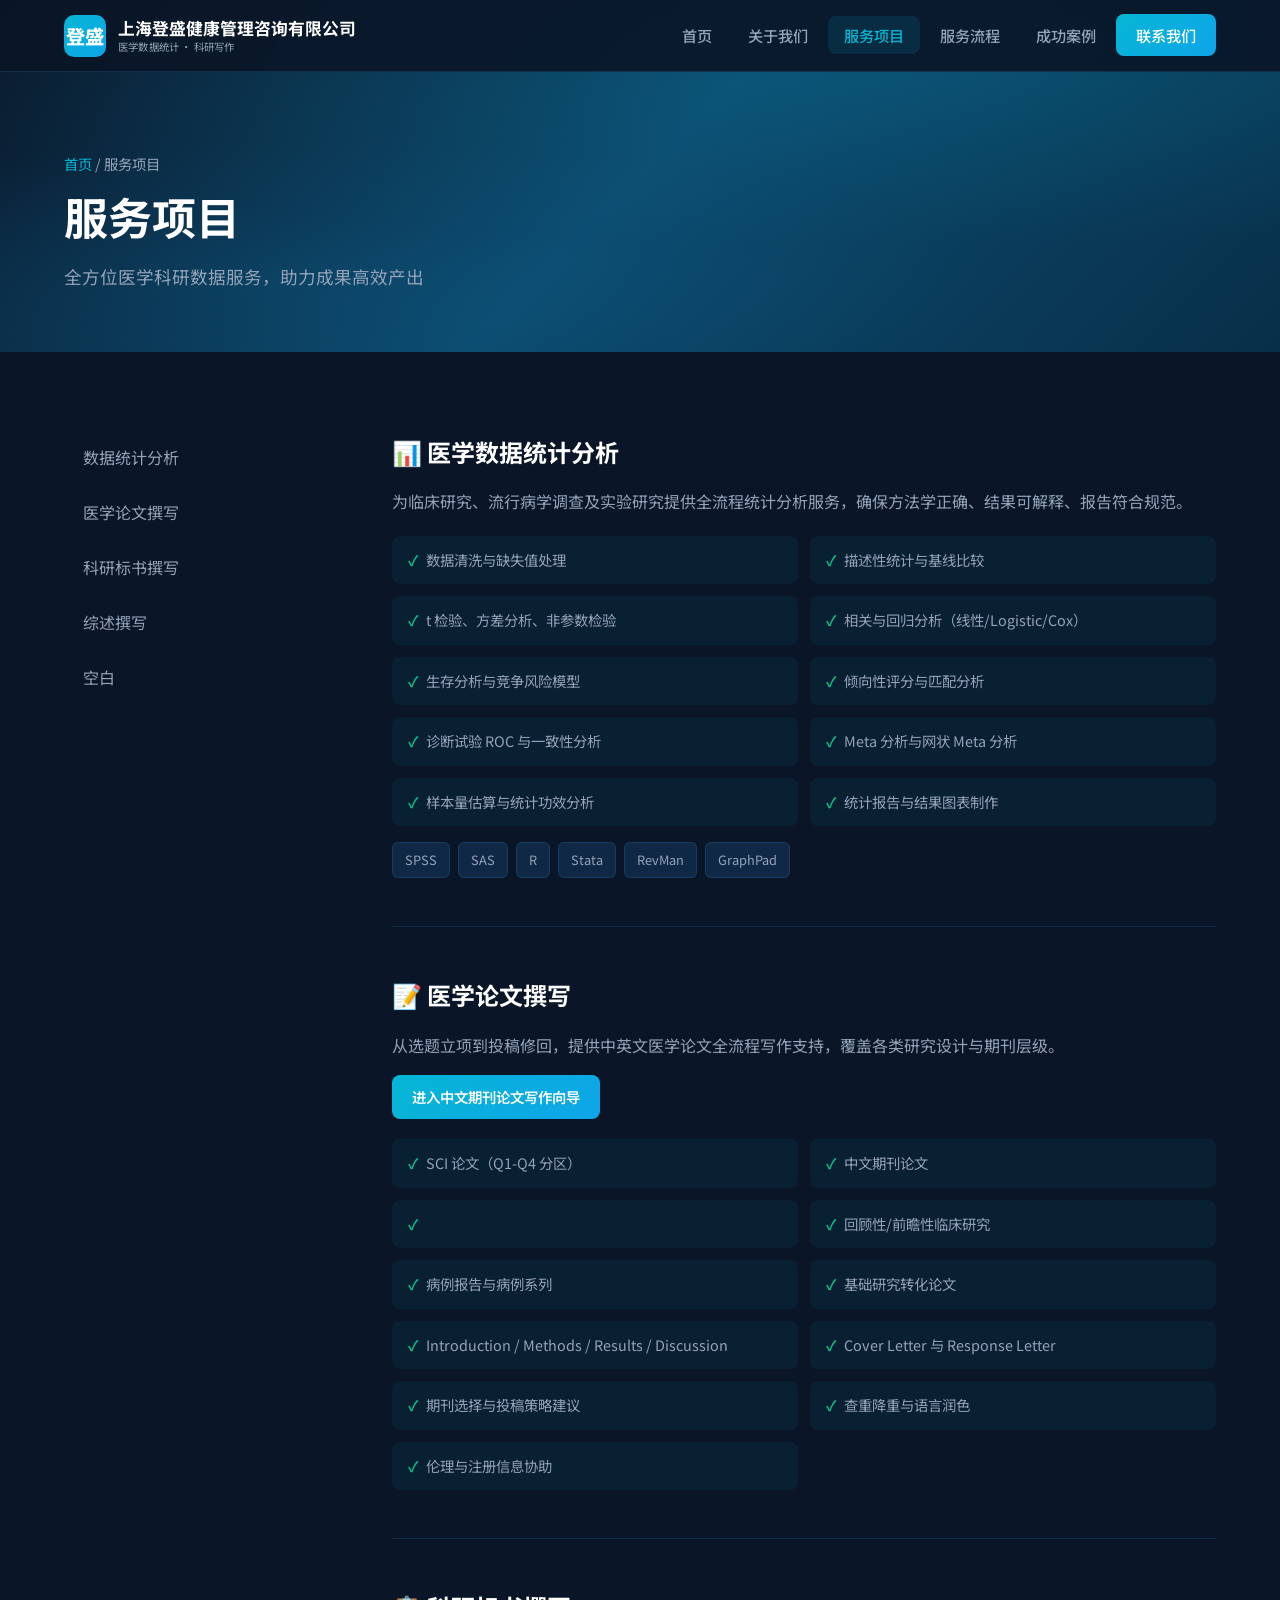
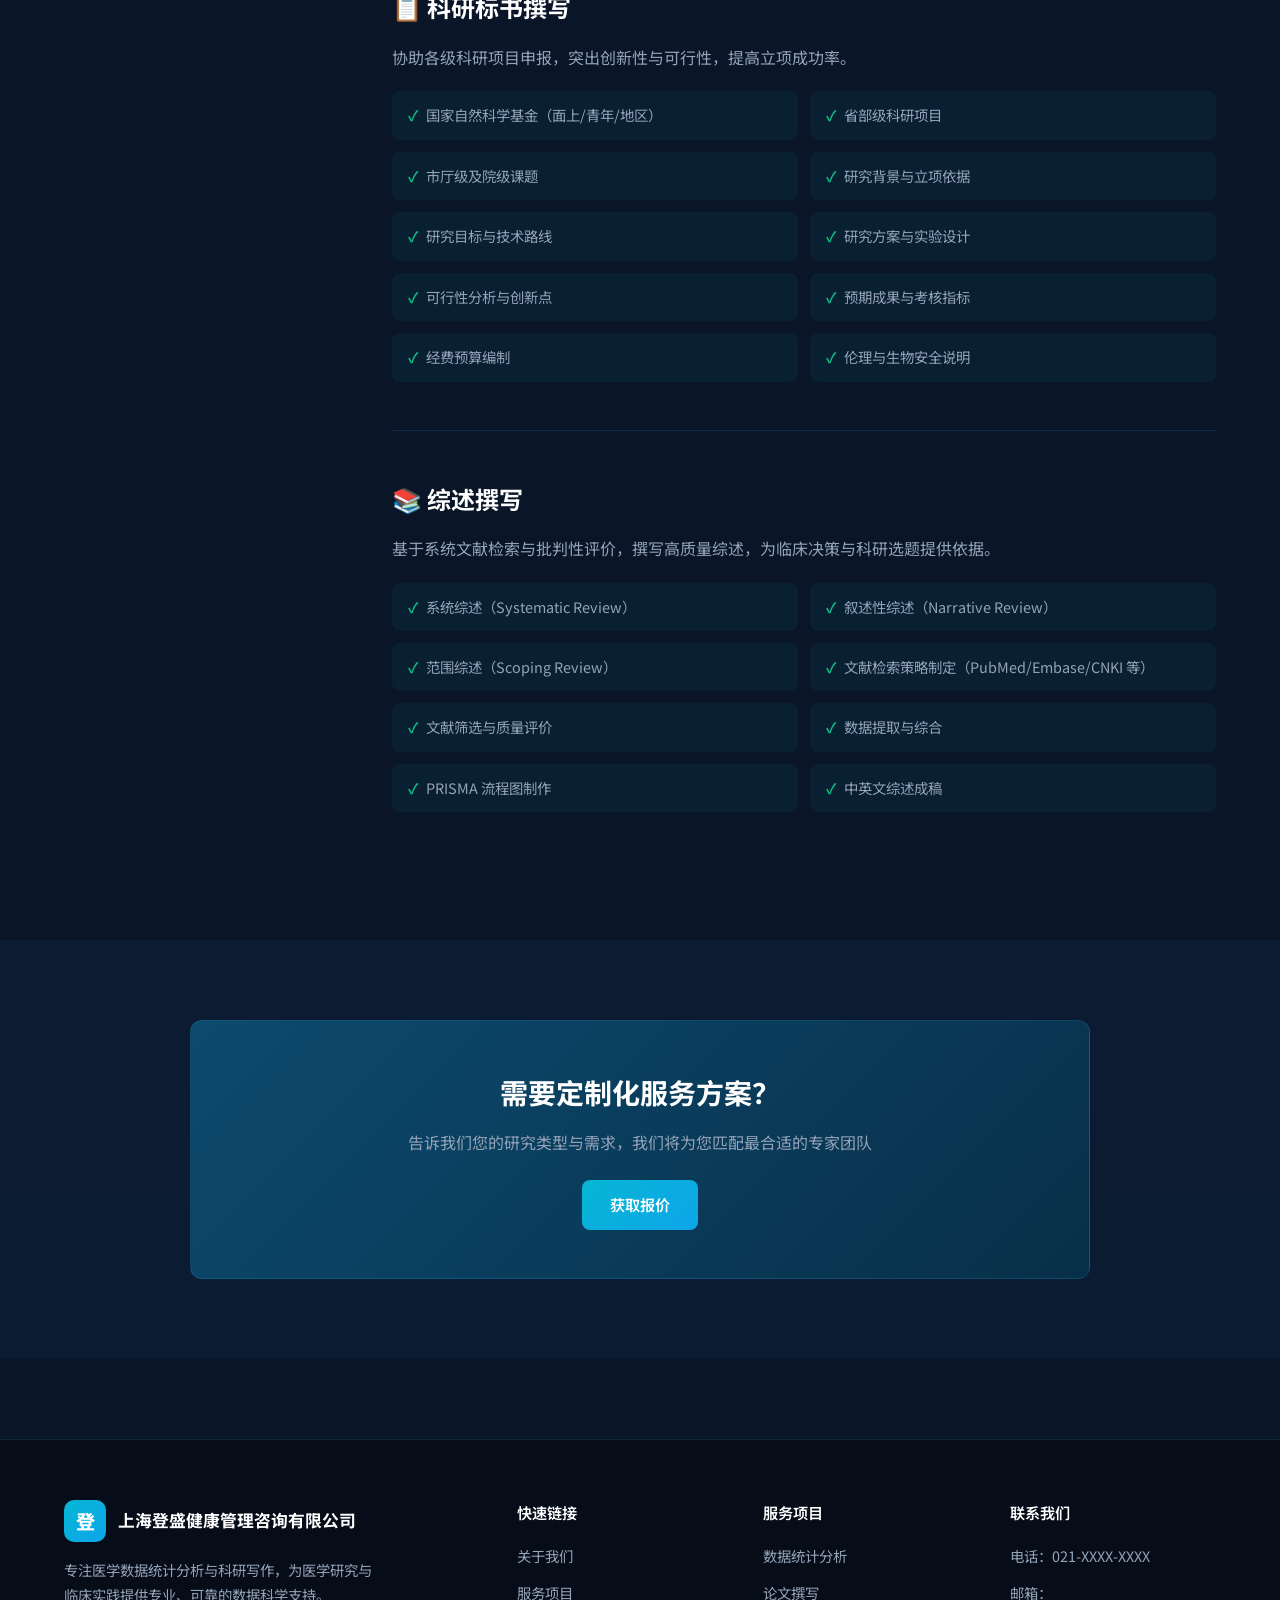
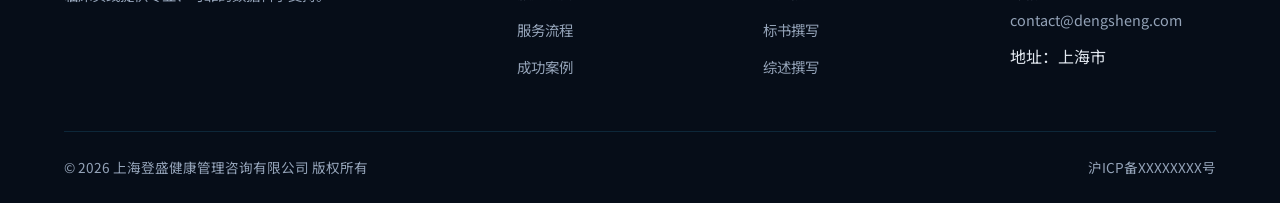
==== services.html @ 19e2d1bb "Update services.html" ====
<!DOCTYPE html>
<html lang="zh-CN">
<head>
  <meta charset="UTF-8">
  <meta name="viewport" content="width=device-width, initial-scale=1.0">
  <meta name="description" content="医学数据统计分析、论文撰写、标书撰写、综述撰写 - 上海登盛健康管理咨询有限公司">
  <title>服务项目 - 上海登盛健康管理咨询有限公司</title>
  <link rel="preconnect" href="https://fonts.googleapis.com">
  <link rel="preconnect" href="https://fonts.gstatic.com" crossorigin>
  <link href="https://fonts.googleapis.com/css2?family=Noto+Sans+SC:wght@400;500;600;700&display=swap" rel="stylesheet">
  <link rel="stylesheet" href="css/style.css">
</head>
<body>
  <header class="site-header">
    <div class="container nav-inner">
      <a href="index.html" class="logo">
        <div class="logo-icon">登盛</div>
        <div class="logo-text">
          上海登盛健康管理咨询有限公司
          <small>医学数据统计 · 科研写作</small>
        </div>
      </a>
      <button class="nav-toggle" aria-label="打开菜单" aria-expanded="false">
        <span></span><span></span><span></span>
      </button>
      <ul class="nav-menu">
        <li><a href="index.html">首页</a></li>
        <li><a href="about.html">关于我们</a></li>
        <li><a href="services.html" class="active">服务项目</a></li>
        <li><a href="process.html">服务流程</a></li>
        <li><a href="cases.html">成功案例</a></li>
        <li><a href="contact.html" class="nav-cta">联系我们</a></li>
      </ul>
    </div>
  </header>

  <section class="page-hero">
    <div class="container">
      <div class="breadcrumb"><a href="index.html">首页</a> / 服务项目</div>
      <h1>服务项目</h1>
      <p class="lead">全方位医学科研数据服务，助力成果高效产出</p>
    </div>
  </section>

  <section class="section">
    <div class="container service-detail">
      <nav class="service-nav fade-in">
        <a href="#analysis" class="active">数据统计分析</a>
        <a href="#paper">医学论文撰写</a>
        <a href="#bid">科研标书撰写</a>
        <a href="#review">综述撰写</a>
        <a href="#yy">空白</a>
      </nav>

      <div class="service-content">
        <article id="analysis" class="service-block fade-in">
          <h2>📊 医学数据统计分析</h2>
          <p style="color:var(--text-muted);margin-bottom:16px;">为临床研究、流行病学调查及实验研究提供全流程统计分析服务，确保方法学正确、结果可解释、报告符合规范。</p>
          <ul class="feature-list">
            <li>数据清洗与缺失值处理</li>
            <li>描述性统计与基线比较</li>
            <li>t 检验、方差分析、非参数检验</li>
            <li>相关与回归分析（线性/Logistic/Cox）</li>
            <li>生存分析与竞争风险模型</li>
            <li>倾向性评分与匹配分析</li>
            <li>诊断试验 ROC 与一致性分析</li>
            <li>Meta 分析与网状 Meta 分析</li>
            <li>样本量估算与统计功效分析</li>
            <li>统计报告与结果图表制作</li>
          </ul>
          <div class="tools-tags">
            <span>SPSS</span><span>SAS</span><span>R</span><span>Stata</span><span>RevMan</span><span>GraphPad</span>
          </div>
        </article>

        <article id="paper" class="service-block fade-in">
         <h2>📝 医学论文撰写</h2>
<p style="color:var(--text-muted);margin-bottom:16px;">从选题立项到投稿修回，提供中英文医学论文全流程写作支持，覆盖各类研究设计与期刊层级。</p>
<p style="margin-bottom:16px;">
  <a href="paper-cn.html" class="btn btn-primary" style="font-size:0.9rem;padding:10px 20px;">进入中文期刊论文写作向导</a>
</p>
<ul class="feature-list">
            <li>SCI 论文（Q1-Q4 分区）</li>
            <li> 中文期刊论文<li>
            <li>回顾性/前瞻性临床研究</li>
            <li>病例报告与病例系列</li>
            <li>基础研究转化论文</li>
            <li>Introduction / Methods / Results / Discussion</li>
            <li>Cover Letter 与 Response Letter</li>
            <li>期刊选择与投稿策略建议</li>
            <li>查重降重与语言润色</li>
            <li>伦理与注册信息协助</li>
         </ul>
         </article>
        <article id="bid" class="service-block fade-in">
          <h2>📋 科研标书撰写</h2>
          <p style="color:var(--text-muted);margin-bottom:16px;">协助各级科研项目申报，突出创新性与可行性，提高立项成功率。</p>
          <ul class="feature-list">
            <li>国家自然科学基金（面上/青年/地区）</li>
            <li>省部级科研项目</li>
            <li>市厅级及院级课题</li>
            <li>研究背景与立项依据</li>
            <li>研究目标与技术路线</li>
            <li>研究方案与实验设计</li>
            <li>可行性分析与创新点</li>
            <li>预期成果与考核指标</li>
            <li>经费预算编制</li>
            <li>伦理与生物安全说明</li>
          </ul>
        </article>

        <article id="review" class="service-block fade-in">
          <h2>📚 综述撰写</h2>
          <p style="color:var(--text-muted);margin-bottom:16px;">基于系统文献检索与批判性评价，撰写高质量综述，为临床决策与科研选题提供依据。</p>
          <ul class="feature-list">
            <li>系统综述（Systematic Review）</li>
            <li>叙述性综述（Narrative Review）</li>
            <li>范围综述（Scoping Review）</li>
            <li>文献检索策略制定（PubMed/Embase/CNKI 等）</li>
            <li>文献筛选与质量评价</li>
            <li>数据提取与综合</li>
            <li>PRISMA 流程图制作</li>
            <li>中英文综述成稿</li>
          </ul>
        </article>
      </div>
    </div>
  </section>

  <section class="section section-alt">
    <div class="container">
      <div class="cta-banner fade-in">
        <h2>需要定制化服务方案？</h2>
        <p>告诉我们您的研究类型与需求，我们将为您匹配最合适的专家团队</p>
        <a href="contact.html" class="btn btn-primary">获取报价</a>
      </div>
    </div>
  </section>

  <footer class="site-footer">
    <div class="container">
      <div class="footer-grid">
        <div class="footer-brand">
          <a href="index.html" class="logo">
            <div class="logo-icon">登</div>
            <div class="logo-text">上海登盛健康管理咨询有限公司</div>
          </a>
          <p>专注医学数据统计分析与科研写作，为医学研究与临床实践提供专业、可靠的数据科学支持。</p>
        </div>
        <div class="footer-col">
          <h4>快速链接</h4>
          <ul>
            <li><a href="about.html">关于我们</a></li>
            <li><a href="services.html">服务项目</a></li>
            <li><a href="process.html">服务流程</a></li>
            <li><a href="cases.html">成功案例</a></li>
          </ul>
        </div>
        <div class="footer-col">
          <h4>服务项目</h4>
          <ul>
            <li><a href="services.html#analysis">数据统计分析</a></li>
            <li><a href="services.html#paper">论文撰写</a></li>
            <li><a href="services.html#bid">标书撰写</a></li>
            <li><a href="services.html#review">综述撰写</a></li>
          </ul>
        </div>
        <div class="footer-col">
          <h4>联系我们</h4>
          <ul>
            <li><a href="tel:021-00000000">电话：021-XXXX-XXXX</a></li>
            <li><a href="mailto:contact@dengsheng.com">邮箱：contact@dengsheng.com</a></li>
            <li>地址：上海市</li>
          </ul>
        </div>
      </div>
      <div class="footer-bottom">
        <span>© 2026 上海登盛健康管理咨询有限公司 版权所有</span>
        <span>沪ICP备XXXXXXXX号</span>
      </div>
    </div>
  </footer>

  <script src="js/main.js"></script>
</body>
</html>
---- css/style.css ----
/* ===== 上海登盛健康管理咨询有限公司 - 官网样式 ===== */
:root {
  --primary: #0c4a6e;
  --primary-dark: #082f49;
  --primary-light: #0ea5e9;
  --accent: #06b6d4;
  --accent-glow: rgba(6, 182, 212, 0.35);
  --success: #10b981;
  --warning: #f59e0b;
  --bg-dark: #0a1628;
  --bg-card: rgba(15, 40, 70, 0.65);
  --bg-card-solid: #0f2846;
  --text: #e2e8f0;
  --text-muted: #94a3b8;
  --border: rgba(56, 189, 248, 0.15);
  --gradient-hero: linear-gradient(135deg, #0a1628 0%, #0c4a6e 50%, #082f49 100%);
  --shadow: 0 4px 24px rgba(0, 0, 0, 0.25);
  --radius: 12px;
  --nav-height: 72px;
  --font: "Noto Sans SC", "PingFang SC", "Microsoft YaHei", sans-serif;
}

*, *::before, *::after { box-sizing: border-box; margin: 0; padding: 0; }

html { scroll-behavior: smooth; }

body {
  font-family: var(--font);
  background: var(--bg-dark);
  color: var(--text);
  line-height: 1.7;
  min-height: 100vh;
  overflow-x: hidden;
}

a { color: var(--accent); text-decoration: none; transition: color 0.2s; }
a:hover { color: var(--primary-light); }

img { max-width: 100%; height: auto; display: block; }

.container {
  width: 100%;
  max-width: 1200px;
  margin: 0 auto;
  padding: 0 24px;
}

/* ===== 导航 ===== */
.site-header {
  position: fixed;
  top: 0;
  left: 0;
  right: 0;
  z-index: 1000;
  height: var(--nav-height);
  background: rgba(10, 22, 40, 0.92);
  backdrop-filter: blur(12px);
  border-bottom: 1px solid var(--border);
  transition: box-shadow 0.3s;
}

.site-header.scrolled { box-shadow: var(--shadow); }

.nav-inner {
  display: flex;
  align-items: center;
  justify-content: space-between;
  height: var(--nav-height);
}

.logo {
  display: flex;
  align-items: center;
  gap: 12px;
  color: #fff;
  font-weight: 700;
  font-size: 1.05rem;
  white-space: nowrap;
}

.logo-icon {
  width: 42px;
  height: 42px;
  background: linear-gradient(135deg, var(--accent), var(--primary-light));
  border-radius: 10px;
  display: flex;
  align-items: center;
  justify-content: center;
  font-size: 1.2rem;
  font-weight: 800;
  color: #fff;
  flex-shrink: 0;
}

.logo-text { line-height: 1.3; }
.logo-text small {
  display: block;
  font-size: 0.65rem;
  font-weight: 400;
  color: var(--text-muted);
  letter-spacing: 0.02em;
}

.nav-menu {
  display: flex;
  align-items: center;
  gap: 4px;
  list-style: none;
}

.nav-menu a {
  color: var(--text-muted);
  padding: 8px 16px;
  border-radius: 8px;
  font-size: 0.95rem;
  font-weight: 500;
  transition: all 0.2s;
}

.nav-menu a:hover,
.nav-menu a.active {
  color: #fff;
  background: rgba(6, 182, 212, 0.12);
}

.nav-menu a.active { color: var(--accent); }

.nav-cta {
  background: linear-gradient(135deg, var(--accent), var(--primary-light));
  color: #fff !important;
  padding: 10px 20px !important;
  border-radius: 8px;
  font-weight: 600;
}

.nav-cta:hover {
  transform: translateY(-1px);
  box-shadow: 0 4px 16px var(--accent-glow);
  color: #fff !important;
}

.nav-toggle {
  display: none;
  flex-direction: column;
  gap: 5px;
  background: none;
  border: none;
  cursor: pointer;
  padding: 8px;
}

.nav-toggle span {
  width: 24px;
  height: 2px;
  background: #fff;
  border-radius: 2px;
  transition: 0.3s;
}

/* ===== 页脚 ===== */
.site-footer {
  background: #060d18;
  border-top: 1px solid var(--border);
  padding: 60px 0 24px;
  margin-top: 80px;
}

.footer-grid {
  display: grid;
  grid-template-columns: 2fr 1fr 1fr 1fr;
  gap: 40px;
  margin-bottom: 40px;
}

.footer-brand p {
  color: var(--text-muted);
  font-size: 0.9rem;
  margin-top: 16px;
  max-width: 320px;
}

.footer-col h4 {
  color: #fff;
  font-size: 0.95rem;
  margin-bottom: 16px;
  font-weight: 600;
}

.footer-col ul { list-style: none; }
.footer-col li { margin-bottom: 10px; }
.footer-col a { color: var(--text-muted); font-size: 0.9rem; }
.footer-col a:hover { color: var(--accent); }

.footer-bottom {
  padding-top: 24px;
  border-top: 1px solid var(--border);
  display: flex;
  justify-content: space-between;
  align-items: center;
  flex-wrap: wrap;
  gap: 12px;
  font-size: 0.85rem;
  color: var(--text-muted);
}

/* ===== 通用区块 ===== */
.page-hero {
  padding: calc(var(--nav-height) + 80px) 0 60px;
  background: var(--gradient-hero);
  position: relative;
  overflow: hidden;
}

.page-hero::before {
  content: "";
  position: absolute;
  inset: 0;
  background:
    radial-gradient(ellipse 80% 50% at 70% 20%, rgba(6, 182, 212, 0.12), transparent),
    radial-gradient(ellipse 60% 40% at 20% 80%, rgba(14, 165, 233, 0.08), transparent);
  pointer-events: none;
}

.page-hero .container { position: relative; z-index: 1; }

.page-hero h1 {
  font-size: clamp(2rem, 5vw, 2.75rem);
  font-weight: 700;
  color: #fff;
  margin-bottom: 16px;
  line-height: 1.3;
}

.page-hero .breadcrumb {
  font-size: 0.9rem;
  color: var(--text-muted);
  margin-bottom: 12px;
}

.page-hero .breadcrumb a { color: var(--accent); }
.page-hero .lead { color: var(--text-muted); font-size: 1.1rem; max-width: 640px; }

.section { padding: 80px 0; }
.section-alt { background: rgba(15, 40, 70, 0.3); }

.section-header {
  text-align: center;
  margin-bottom: 48px;
}

.section-header h2 {
  font-size: clamp(1.75rem, 3vw, 2.25rem);
  color: #fff;
  margin-bottom: 12px;
}

.section-header p {
  color: var(--text-muted);
  max-width: 600px;
  margin: 0 auto;
}

.section-label {
  display: inline-block;
  color: var(--accent);
  font-size: 0.85rem;
  font-weight: 600;
  letter-spacing: 0.1em;
  text-transform: uppercase;
  margin-bottom: 8px;
}

/* ===== 按钮 ===== */
.btn {
  display: inline-flex;
  align-items: center;
  gap: 8px;
  padding: 12px 28px;
  border-radius: 8px;
  font-size: 0.95rem;
  font-weight: 600;
  border: none;
  cursor: pointer;
  transition: all 0.25s;
  font-family: inherit;
}

.btn-primary {
  background: linear-gradient(135deg, var(--accent), var(--primary-light));
  color: #fff;
}

.btn-primary:hover {
  transform: translateY(-2px);
  box-shadow: 0 8px 24px var(--accent-glow);
  color: #fff;
}

.btn-outline {
  background: transparent;
  color: #fff;
  border: 1px solid rgba(255, 255, 255, 0.3);
}

.btn-outline:hover {
  border-color: var(--accent);
  color: var(--accent);
  background: rgba(6, 182, 212, 0.08);
}

/* ===== 卡片 ===== */
.card {
  background: var(--bg-card);
  border: 1px solid var(--border);
  border-radius: var(--radius);
  padding: 28px;
  backdrop-filter: blur(8px);
  transition: transform 0.3s, border-color 0.3s, box-shadow 0.3s;
}

.card:hover {
  transform: translateY(-4px);
  border-color: rgba(6, 182, 212, 0.35);
  box-shadow: 0 12px 40px rgba(0, 0, 0, 0.3);
}

.card-icon {
  width: 52px;
  height: 52px;
  border-radius: 12px;
  background: linear-gradient(135deg, rgba(6, 182, 212, 0.2), rgba(14, 165, 233, 0.15));
  display: flex;
  align-items: center;
  justify-content: center;
  font-size: 1.5rem;
  margin-bottom: 20px;
}

.card h3 {
  color: #fff;
  font-size: 1.15rem;
  margin-bottom: 10px;
}

.card p { color: var(--text-muted); font-size: 0.92rem; }

/* ===== 首页 Hero ===== */
.hero {
  min-height: 100vh;
  display: flex;
  align-items: center;
  padding-top: var(--nav-height);
  background: var(--gradient-hero);
  position: relative;
  overflow: hidden;
}

.hero-grid {
  display: grid;
  grid-template-columns: 1fr 1.1fr;
  gap: 48px;
  align-items: center;
  padding: 60px 0;
}

.hero-content h1 {
  font-size: clamp(2rem, 4.5vw, 3rem);
  font-weight: 700;
  color: #fff;
  line-height: 1.25;
  margin-bottom: 20px;
}

.hero-content h1 span {
  background: linear-gradient(90deg, var(--accent), var(--primary-light));
  -webkit-background-clip: text;
  -webkit-text-fill-color: transparent;
  background-clip: text;
}

.hero-content .subtitle {
  font-size: 1.15rem;
  color: var(--text-muted);
  margin-bottom: 32px;
  max-width: 520px;
}

.hero-tags {
  display: flex;
  flex-wrap: wrap;
  gap: 10px;
  margin-bottom: 32px;
}

.hero-tag {
  padding: 6px 14px;
  background: rgba(6, 182, 212, 0.1);
  border: 1px solid var(--border);
  border-radius: 20px;
  font-size: 0.85rem;
  color: var(--accent);
}

.hero-actions { display: flex; gap: 16px; flex-wrap: wrap; }

/* ===== 数据大屏 ===== */
.dashboard-preview {
  background: var(--bg-card-solid);
  border: 1px solid var(--border);
  border-radius: 16px;
  padding: 20px;
  box-shadow: 0 20px 60px rgba(0, 0, 0, 0.4);
  position: relative;
}

.dashboard-preview::before {
  content: "";
  position: absolute;
  inset: -1px;
  border-radius: 17px;
  padding: 1px;
  background: linear-gradient(135deg, rgba(6, 182, 212, 0.4), transparent 50%);
  -webkit-mask: linear-gradient(#fff 0 0) content-box, linear-gradient(#fff 0 0);
  mask: linear-gradient(#fff 0 0) content-box, linear-gradient(#fff 0 0);
  -webkit-mask-composite: xor;
  mask-composite: exclude;
  pointer-events: none;
}

.dash-header {
  display: flex;
  align-items: center;
  justify-content: space-between;
  margin-bottom: 16px;
  padding-bottom: 12px;
  border-bottom: 1px solid var(--border);
}

.dash-dots { display: flex; gap: 6px; }
.dash-dots span {
  width: 10px;
  height: 10px;
  border-radius: 50%;
  background: #334155;
}
.dash-dots span:nth-child(1) { background: #ef4444; }
.dash-dots span:nth-child(2) { background: #f59e0b; }
.dash-dots span:nth-child(3) { background: #10b981; }

.dash-title { font-size: 0.8rem; color: var(--text-muted); }

.dash-stats {
  display: grid;
  grid-template-columns: repeat(3, 1fr);
  gap: 12px;
  margin-bottom: 16px;
}

.dash-stat {
  background: rgba(6, 182, 212, 0.06);
  border-radius: 8px;
  padding: 12px;
  text-align: center;
}

.dash-stat .value {
  font-size: 1.4rem;
  font-weight: 700;
  color: var(--accent);
  font-variant-numeric: tabular-nums;
}

.dash-stat .value[data-suffix]::after {
  content: attr(data-suffix);
  font-size: 1rem;
}

.dash-stat .label {
  font-size: 0.7rem;
  color: var(--text-muted);
  margin-top: 4px;
}

.dash-charts {
  display: grid;
  grid-template-columns: 1.2fr 1fr;
  gap: 12px;
}

.chart-box {
  background: rgba(0, 0, 0, 0.2);
  border-radius: 8px;
  padding: 12px;
  min-height: 120px;
}

.chart-box h4 {
  font-size: 0.7rem;
  color: var(--text-muted);
  margin-bottom: 8px;
  font-weight: 500;
}

/* SVG charts styled in HTML */
.bar-chart { display: flex; align-items: flex-end; gap: 6px; height: 80px; padding-top: 8px; }
.bar-chart .bar {
  flex: 1;
  background: linear-gradient(180deg, var(--accent), var(--primary));
  border-radius: 4px 4px 0 0;
  min-height: 8px;
  animation: barGrow 1.2s ease-out forwards;
  transform-origin: bottom;
  transform: scaleY(0);
}

@keyframes barGrow { to { transform: scaleY(1); } }

.line-chart svg { width: 100%; height: 70px; }
.line-chart path {
  fill: none;
  stroke: var(--accent);
  stroke-width: 2;
  stroke-linecap: round;
  stroke-dasharray: 300;
  stroke-dashoffset: 300;
  animation: drawLine 2s ease forwards 0.3s;
}

.line-chart .area { fill: url(#lineGradient); opacity: 0.3; }

@keyframes drawLine { to { stroke-dashoffset: 0; } }

/* ===== 统计数字 ===== */
.stats-row {
  display: grid;
  grid-template-columns: repeat(4, 1fr);
  gap: 24px;
}

.stat-item {
  text-align: center;
  padding: 32px 20px;
}

.stat-item .number {
  font-size: 2.5rem;
  font-weight: 700;
  color: var(--accent);
  line-height: 1.2;
}

.stat-item .number[data-suffix]::after {
  content: attr(data-suffix);
  font-size: 1.5rem;
}

.stat-item p { color: var(--text-muted); margin-top: 8px; font-size: 0.95rem; }

/* ===== 服务网格 ===== */
.services-grid {
  display: grid;
  grid-template-columns: repeat(auto-fit, minmax(260px, 1fr));
  gap: 24px;
}

/* ===== 流程 ===== */
.process-steps {
  display: grid;
  grid-template-columns: repeat(5, 1fr);
  gap: 16px;
  position: relative;
}

.process-steps::before {
  content: "";
  position: absolute;
  top: 36px;
  left: 10%;
  right: 10%;
  height: 2px;
  background: linear-gradient(90deg, var(--accent), var(--primary-light), var(--accent));
  opacity: 0.3;
  z-index: 0;
}

.process-step {
  text-align: center;
  position: relative;
  z-index: 1;
}

.step-num {
  width: 72px;
  height: 72px;
  margin: 0 auto 16px;
  background: var(--bg-card-solid);
  border: 2px solid var(--accent);
  border-radius: 50%;
  display: flex;
  align-items: center;
  justify-content: center;
  font-size: 1.25rem;
  font-weight: 700;
  color: var(--accent);
}

.process-step h4 { color: #fff; font-size: 0.95rem; margin-bottom: 8px; }
.process-step p { font-size: 0.82rem; color: var(--text-muted); }

/* ===== 案例 ===== */
.cases-grid {
  display: grid;
  grid-template-columns: repeat(auto-fit, minmax(340px, 1fr));
  gap: 24px;
}

.case-card .case-tag {
  display: inline-block;
  padding: 4px 10px;
  background: rgba(6, 182, 212, 0.15);
  color: var(--accent);
  border-radius: 4px;
  font-size: 0.75rem;
  margin-bottom: 12px;
}

.case-card h3 { color: #fff; margin-bottom: 10px; }
.case-metrics {
  display: flex;
  gap: 20px;
  margin-top: 16px;
  padding-top: 16px;
  border-top: 1px solid var(--border);
}

.case-metrics div { text-align: center; flex: 1; }
.case-metrics strong { display: block; color: var(--accent); font-size: 1.1rem; }
.case-metrics span { font-size: 0.75rem; color: var(--text-muted); }

/* ===== 关于页 ===== */
.about-grid {
  display: grid;
  grid-template-columns: 1fr 1fr;
  gap: 48px;
  align-items: start;
}

.about-content h2 { color: #fff; margin-bottom: 20px; font-size: 1.5rem; }
.about-content p { color: var(--text-muted); margin-bottom: 16px; }

.values-grid {
  display: grid;
  grid-template-columns: repeat(2, 1fr);
  gap: 20px;
  margin-top: 32px;
}

.value-item {
  display: flex;
  gap: 16px;
  align-items: flex-start;
}

.value-item .icon {
  width: 44px;
  height: 44px;
  flex-shrink: 0;
  background: rgba(6, 182, 212, 0.15);
  border-radius: 10px;
  display: flex;
  align-items: center;
  justify-content: center;
  font-size: 1.2rem;
}

.value-item h4 { color: #fff; font-size: 0.95rem; margin-bottom: 4px; }
.value-item p { font-size: 0.85rem; color: var(--text-muted); }

.team-grid {
  display: grid;
  grid-template-columns: repeat(auto-fit, minmax(220px, 1fr));
  gap: 24px;
}

.team-card {
  text-align: center;
  padding: 32px 24px;
}

.team-avatar {
  width: 88px;
  height: 88px;
  margin: 0 auto 16px;
  border-radius: 50%;
  background: linear-gradient(135deg, var(--primary), var(--accent));
  display: flex;
  align-items: center;
  justify-content: center;
  font-size: 2rem;
  color: #fff;
  font-weight: 600;
}

.team-card h4 { color: #fff; margin-bottom: 4px; }
.team-card .role { color: var(--accent); font-size: 0.85rem; margin-bottom: 10px; }
.team-card p { font-size: 0.85rem; color: var(--text-muted); }

/* ===== 服务详情 ===== */
.service-detail {
  display: grid;
  grid-template-columns: 280px 1fr;
  gap: 48px;
  align-items: start;
}

.service-nav {
  position: sticky;
  top: calc(var(--nav-height) + 24px);
}

.service-nav a {
  display: block;
  padding: 12px 16px;
  color: var(--text-muted);
  border-left: 3px solid transparent;
  margin-bottom: 4px;
  border-radius: 0 8px 8px 0;
  transition: all 0.2s;
}

.service-nav a:hover,
.service-nav a.active {
  color: var(--accent);
  background: rgba(6, 182, 212, 0.08);
  border-left-color: var(--accent);
}

.service-block {
  margin-bottom: 48px;
  padding-bottom: 48px;
  border-bottom: 1px solid var(--border);
}

.service-block:last-child { border-bottom: none; margin-bottom: 0; }

.service-block h2 {
  color: #fff;
  font-size: 1.5rem;
  margin-bottom: 16px;
  display: flex;
  align-items: center;
  gap: 12px;
}

.feature-list {
  list-style: none;
  display: grid;
  grid-template-columns: repeat(2, 1fr);
  gap: 12px;
  margin-top: 20px;
}

.feature-list li {
  padding: 12px 16px;
  background: rgba(6, 182, 212, 0.06);
  border-radius: 8px;
  font-size: 0.9rem;
  color: var(--text-muted);
  display: flex;
  align-items: center;
  gap: 8px;
}

.feature-list li::before {
  content: "✓";
  color: var(--success);
  font-weight: 700;
}

.tools-tags {
  display: flex;
  flex-wrap: wrap;
  gap: 8px;
  margin-top: 16px;
}

.tools-tags span {
  padding: 6px 12px;
  background: var(--bg-card-solid);
  border: 1px solid var(--border);
  border-radius: 6px;
  font-size: 0.8rem;
  color: var(--text-muted);
}

/* ===== 联系页 ===== */
.contact-grid {
  display: grid;
  grid-template-columns: 1fr 1.2fr;
  gap: 48px;
}

.contact-info .info-item {
  display: flex;
  gap: 16px;
  margin-bottom: 28px;
}

.info-item .icon {
  width: 48px;
  height: 48px;
  background: rgba(6, 182, 212, 0.12);
  border-radius: 10px;
  display: flex;
  align-items: center;
  justify-content: center;
  font-size: 1.25rem;
  flex-shrink: 0;
}

.info-item h4 { color: #fff; margin-bottom: 4px; font-size: 0.95rem; }
.info-item p { color: var(--text-muted); font-size: 0.9rem; }

.contact-form .form-group { margin-bottom: 20px; }

.contact-form label {
  display: block;
  margin-bottom: 8px;
  font-size: 0.9rem;
  color: var(--text-muted);
}

.contact-form input,
.contact-form select,
.contact-form textarea {
  width: 100%;
  padding: 12px 16px;
  background: rgba(0, 0, 0, 0.25);
  border: 1px solid var(--border);
  border-radius: 8px;
  color: #fff;
  font-family: inherit;
  font-size: 0.95rem;
  transition: border-color 0.2s;
}

.contact-form input:focus,
.contact-form select:focus,
.contact-form textarea:focus {
  outline: none;
  border-color: var(--accent);
}

.contact-form textarea { min-height: 140px; resize: vertical; }

.form-row {
  display: grid;
  grid-template-columns: 1fr 1fr;
  gap: 16px;
}

.form-message {
  padding: 12px 16px;
  border-radius: 8px;
  margin-top: 16px;
  display: none;
  font-size: 0.9rem;
}

.form-message.success {
  display: block;
  background: rgba(16, 185, 129, 0.15);
  color: var(--success);
  border: 1px solid rgba(16, 185, 129, 0.3);
}

/* ===== CTA 条 ===== */
.cta-banner {
  background: linear-gradient(135deg, var(--primary) 0%, var(--primary-dark) 100%);
  border: 1px solid var(--border);
  border-radius: var(--radius);
  padding: 48px;
  text-align: center;
  margin: 0 auto;
  max-width: 900px;
}

.cta-banner h2 { color: #fff; margin-bottom: 12px; font-size: 1.75rem; }
.cta-banner p { color: var(--text-muted); margin-bottom: 24px; }

/* ===== 合作伙伴/信任 ===== */
.trust-logos {
  display: flex;
  flex-wrap: wrap;
  justify-content: center;
  gap: 32px;
  opacity: 0.6;
}

.trust-logos span {
  padding: 12px 24px;
  border: 1px dashed var(--border);
  border-radius: 8px;
  font-size: 0.85rem;
  color: var(--text-muted);
}

/* ===== 响应式 ===== */
@media (max-width: 1024px) {
  .hero-grid { grid-template-columns: 1fr; }
  .dashboard-preview { max-width: 560px; margin: 0 auto; }
  .footer-grid { grid-template-columns: 1fr 1fr; }
  .process-steps { grid-template-columns: repeat(3, 1fr); }
  .process-steps::before { display: none; }
  .stats-row { grid-template-columns: repeat(2, 1fr); }
  .service-detail { grid-template-columns: 1fr; }
  .service-nav { position: static; display: flex; flex-wrap: wrap; gap: 8px; }
  .service-nav a { border-left: none; border-bottom: 2px solid transparent; border-radius: 8px; }
  .about-grid { grid-template-columns: 1fr; }
}

/* ===== 渐入动画 ===== */
.fade-in {
  opacity: 0;
  transform: translateY(24px);
  transition: opacity 0.6s ease, transform 0.6s ease;
}

.fade-in.visible {
  opacity: 1;
  transform: translateY(0);
}

@media (max-width: 768px) {
  .nav-menu {
    position: fixed;
    top: var(--nav-height);
    left: 0;
    right: 0;
    background: rgba(10, 22, 40, 0.98);
    flex-direction: column;
    padding: 20px;
    gap: 4px;
    transform: translateY(-120%);
    opacity: 0;
    transition: 0.3s;
    border-bottom: 1px solid var(--border);
  }

  .nav-menu.open {
    transform: translateY(0);
    opacity: 1;
  }

  .nav-toggle { display: flex; }
  .logo-text { font-size: 0.9rem; }
  .footer-grid { grid-template-columns: 1fr; }
  .dash-stats { grid-template-columns: 1fr; }
  .dash-charts { grid-template-columns: 1fr; }
  .process-steps { grid-template-columns: 1fr; }
  .feature-list { grid-template-columns: 1fr; }
  .contact-grid { grid-template-columns: 1fr; }
  .form-row { grid-template-columns: 1fr; }
  .values-grid { grid-template-columns: 1fr; }
}
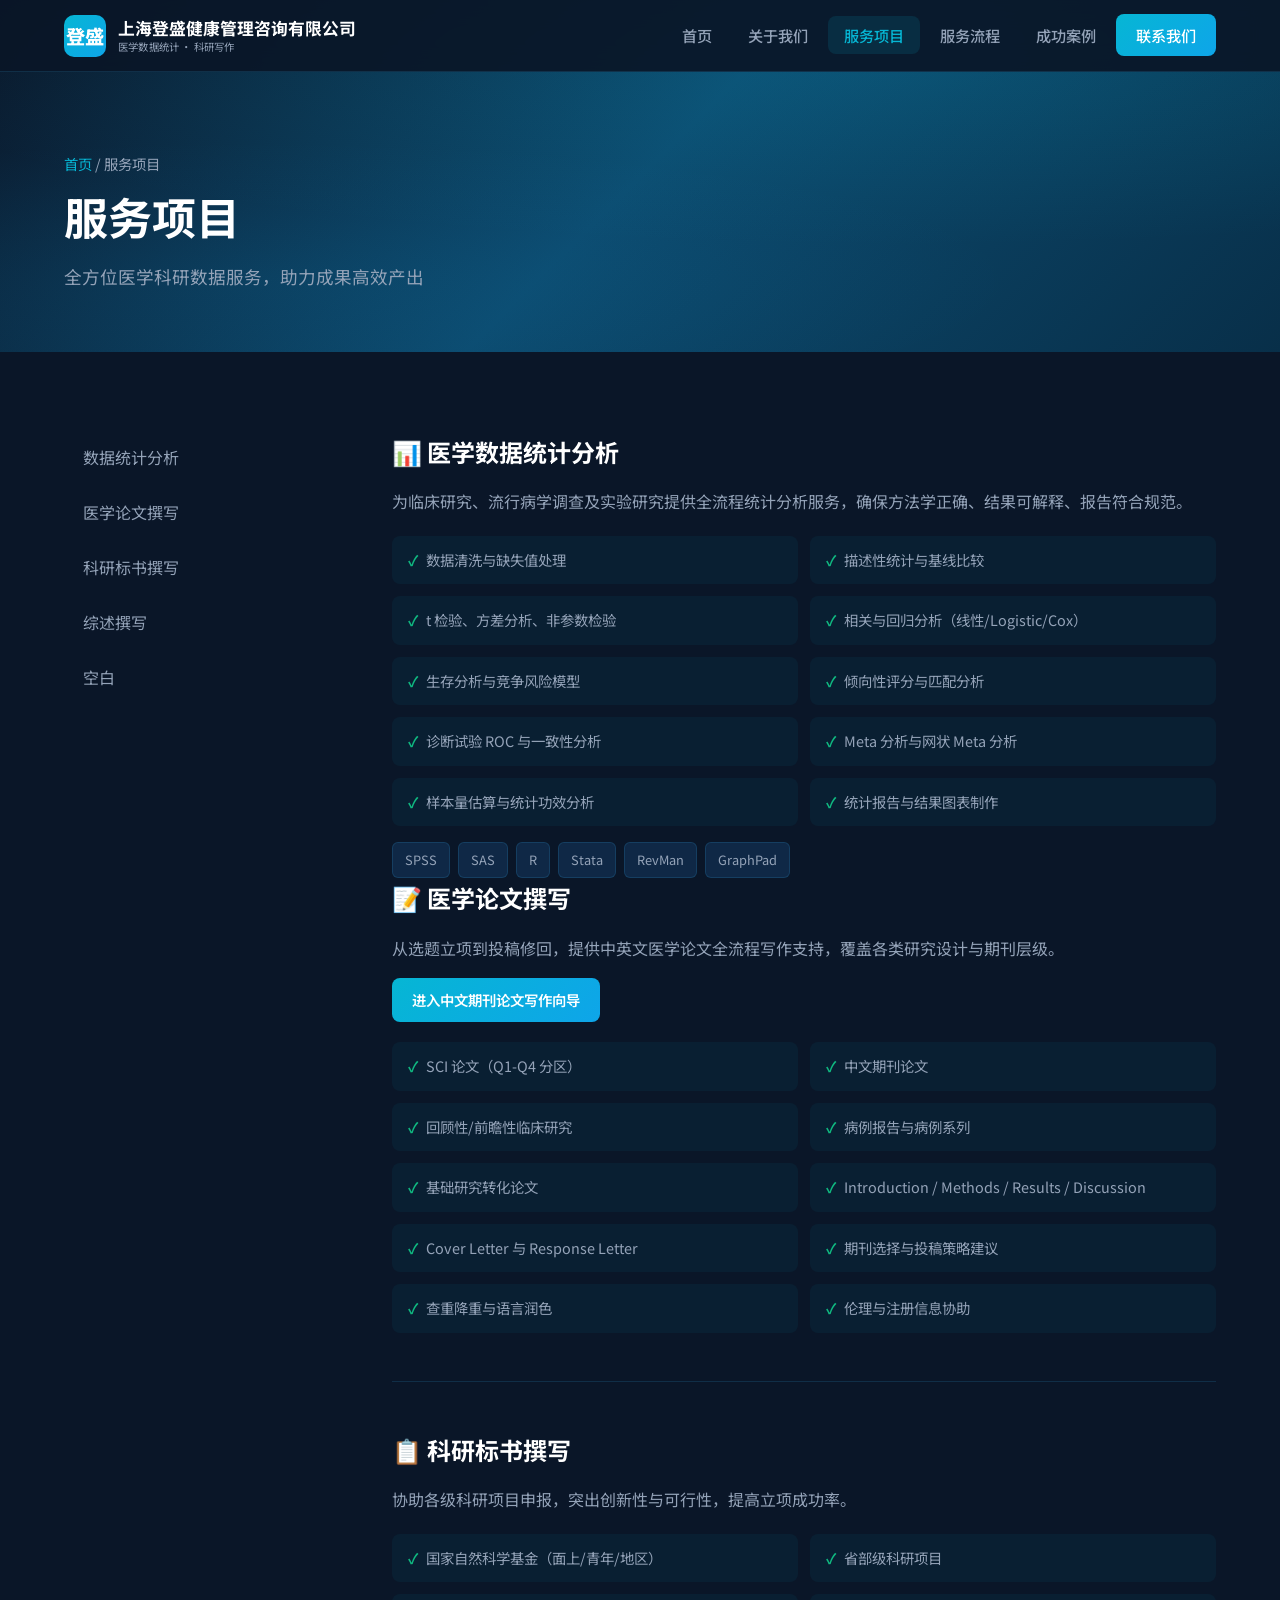
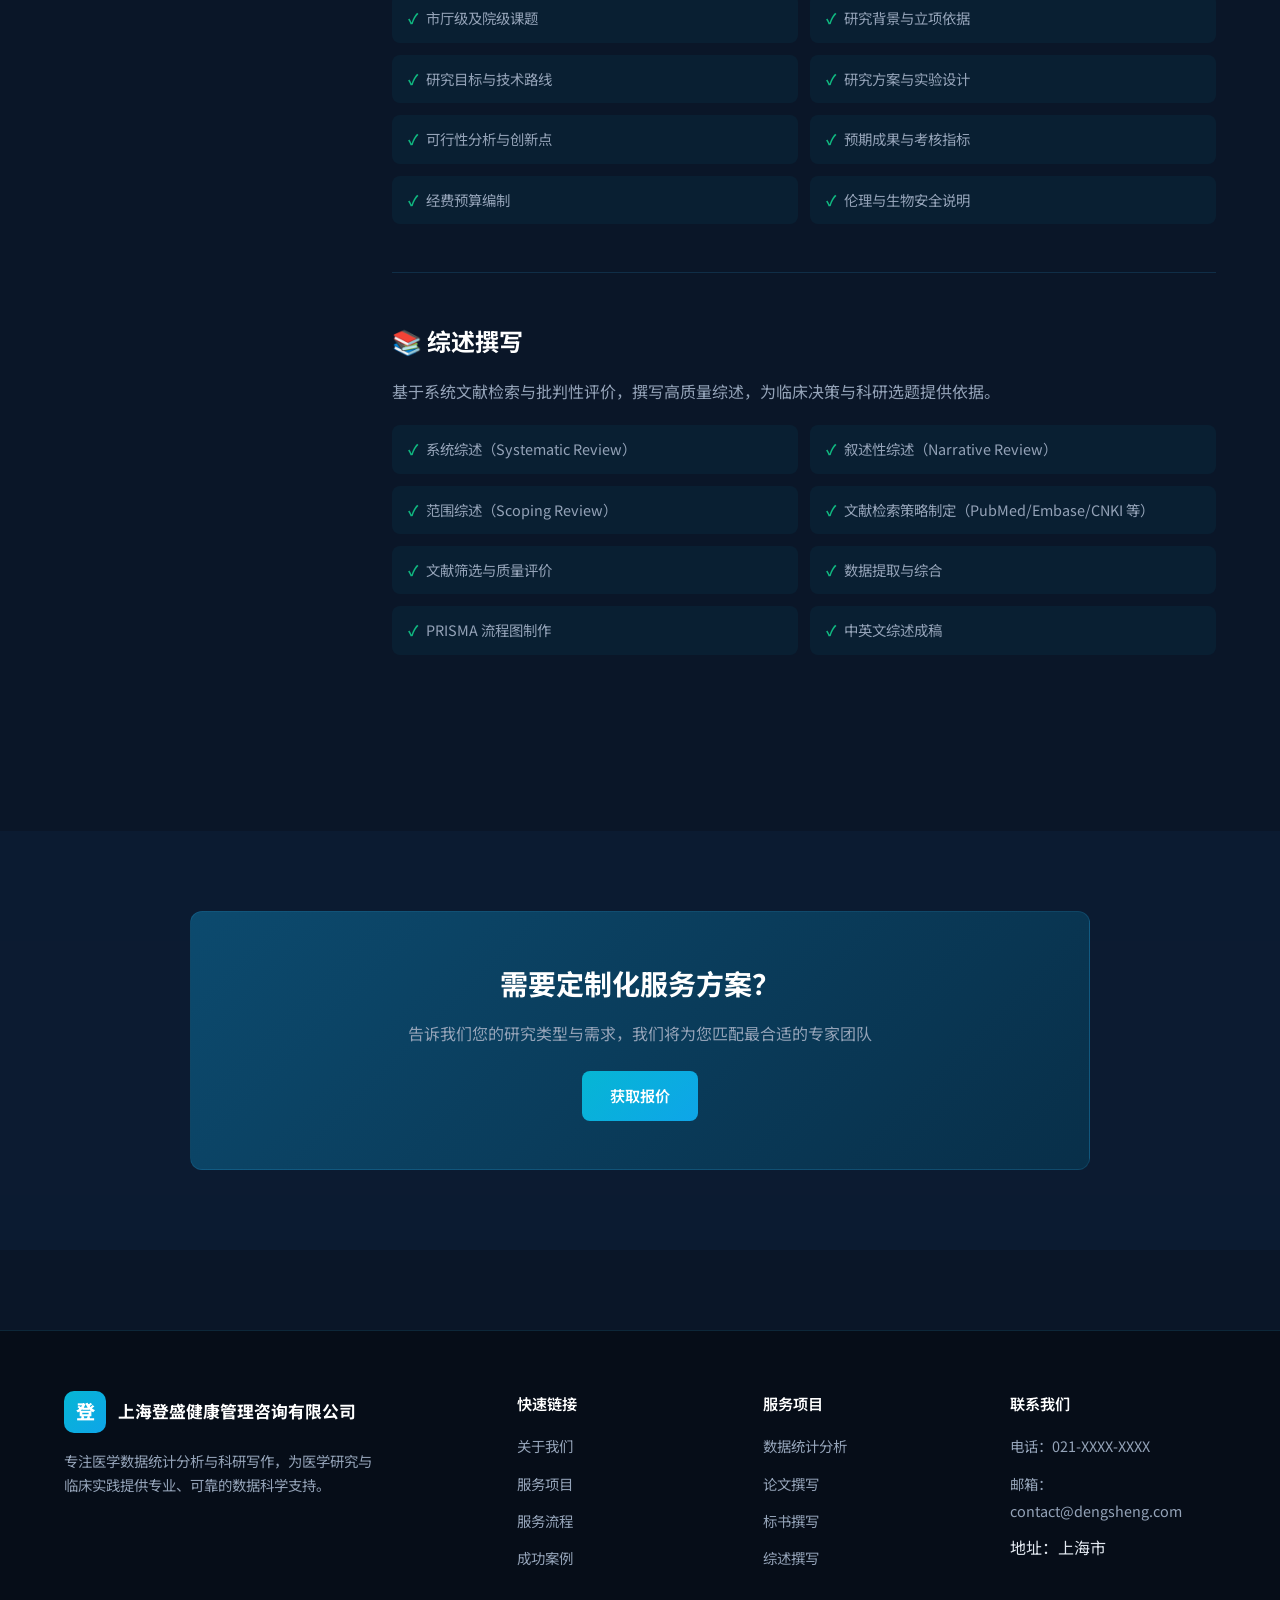
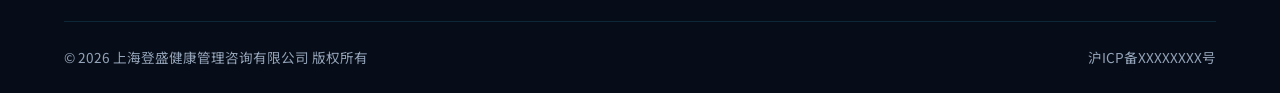
==== commit 8980cc0f: "Update services.html" ====
--- a/services.html
+++ b/services.html
@@ -71,27 +71,25 @@
           <div class="tools-tags">
             <span>SPSS</span><span>SAS</span><span>R</span><span>Stata</span><span>RevMan</span><span>GraphPad</span>
           </div>
-        </article>
-
-        <article id="paper" class="service-block fade-in">
-         <h2>📝 医学论文撰写</h2>
-<p style="color:var(--text-muted);margin-bottom:16px;">从选题立项到投稿修回，提供中英文医学论文全流程写作支持，覆盖各类研究设计与期刊层级。</p>
-<p style="margin-bottom:16px;">
-  <a href="paper-cn.html" class="btn btn-primary" style="font-size:0.9rem;padding:10px 20px;">进入中文期刊论文写作向导</a>
-</p>
-<ul class="feature-list">
-            <li>SCI 论文（Q1-Q4 分区）</li>
-            <li> 中文期刊论文<li>
-            <li>回顾性/前瞻性临床研究</li>
-            <li>病例报告与病例系列</li>
-            <li>基础研究转化论文</li>
-            <li>Introduction / Methods / Results / Discussion</li>
-            <li>Cover Letter 与 Response Letter</li>
-            <li>期刊选择与投稿策略建议</li>
-            <li>查重降重与语言润色</li>
-            <li>伦理与注册信息协助</li>
-         </ul>
-         </article>
+<article id="paper" class="service-block fade-in">
+  <h2>📝 医学论文撰写</h2>
+  <p style="color:var(--text-muted);margin-bottom:16px;">从选题立项到投稿修回，提供中英文医学论文全流程写作支持，覆盖各类研究设计与期刊层级。</p>
+  <p style="margin-bottom:16px;">
+    <a href="paper-cn.html" class="btn btn-primary" style="font-size:0.9rem;padding:10px 20px;">进入中文期刊论文写作向导</a>
+  </p>
+  <ul class="feature-list">
+    <li>SCI 论文（Q1‑Q4 分区）</li>
+    <li>中文期刊论文</li>
+    <li>回顾性/前瞻性临床研究</li>
+    <li>病例报告与病例系列</li>
+    <li>基础研究转化论文</li>
+    <li>Introduction / Methods / Results / Discussion</li>
+    <li>Cover Letter 与 Response Letter</li>
+    <li>期刊选择与投稿策略建议</li>
+    <li>查重降重与语言润色</li>
+    <li>伦理与注册信息协助</li>
+  </ul>
+</article>
         <article id="bid" class="service-block fade-in">
           <h2>📋 科研标书撰写</h2>
           <p style="color:var(--text-muted);margin-bottom:16px;">协助各级科研项目申报，突出创新性与可行性，提高立项成功率。</p>
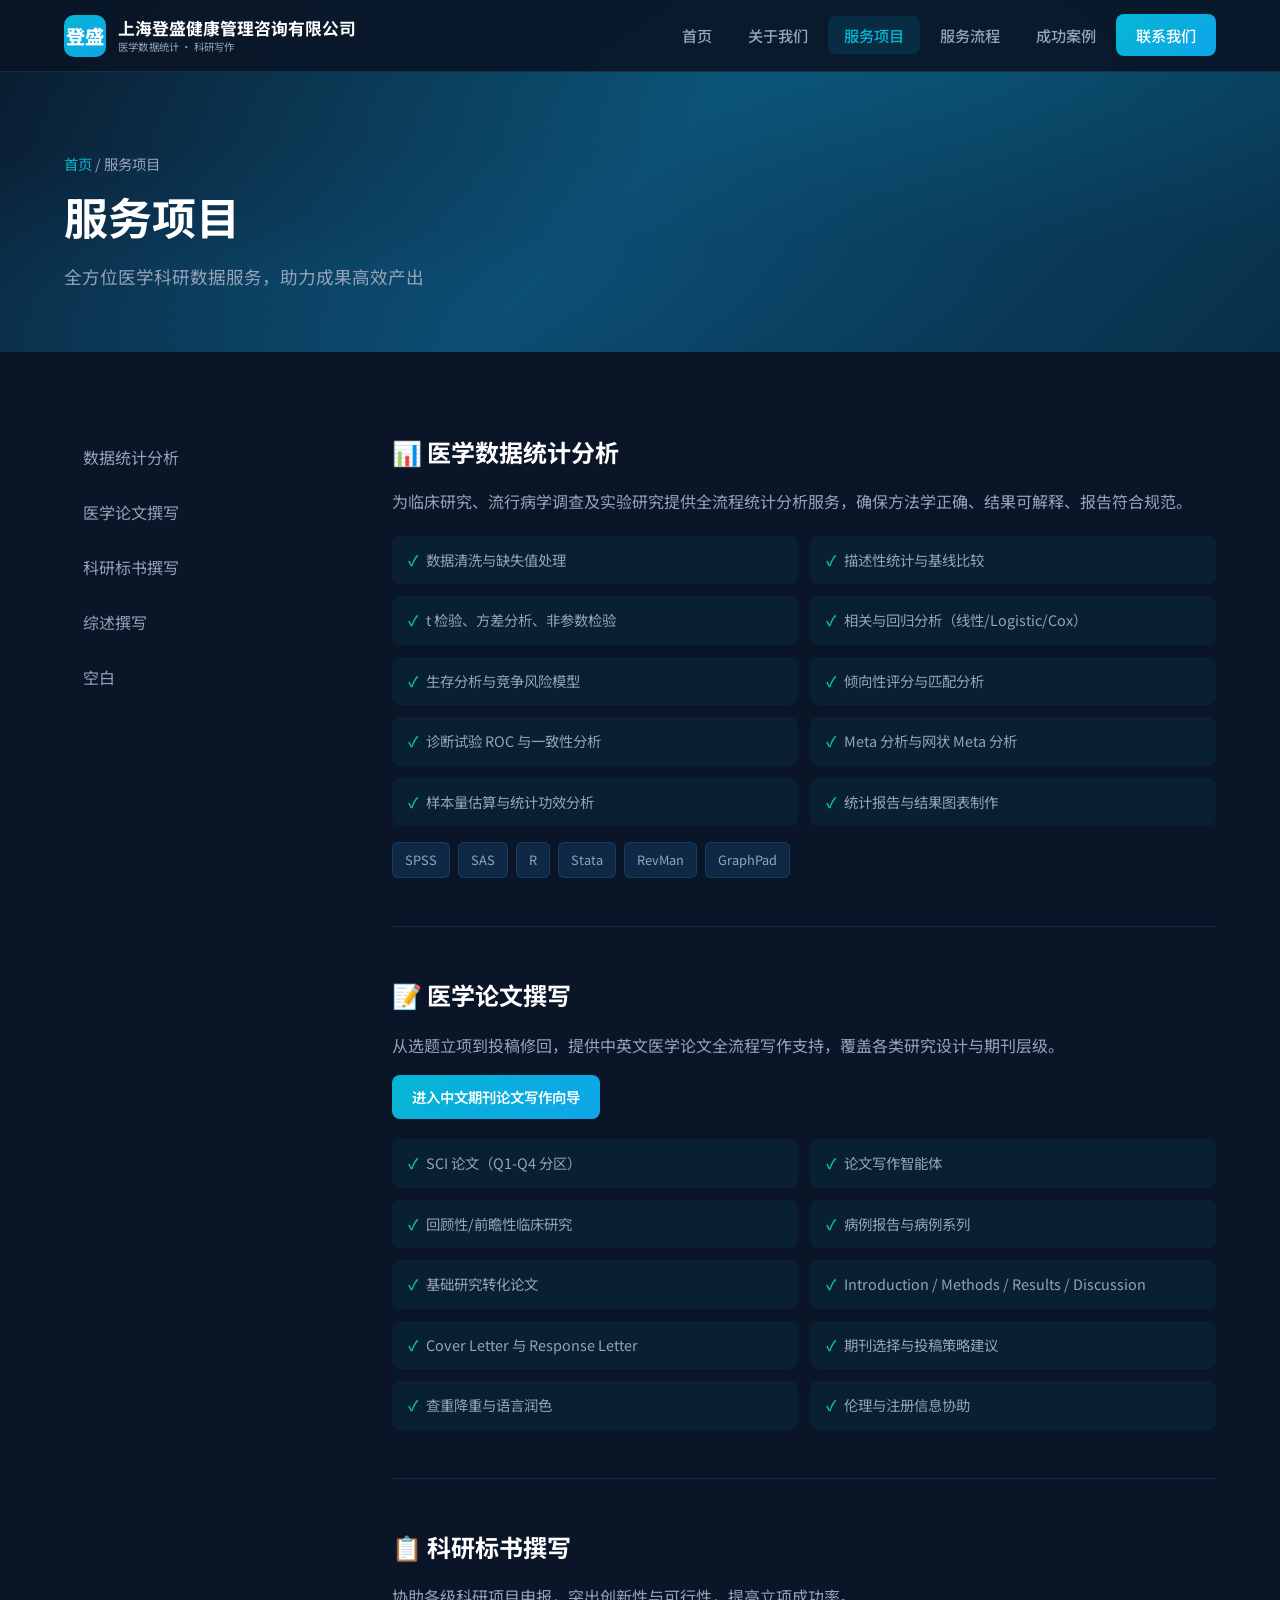
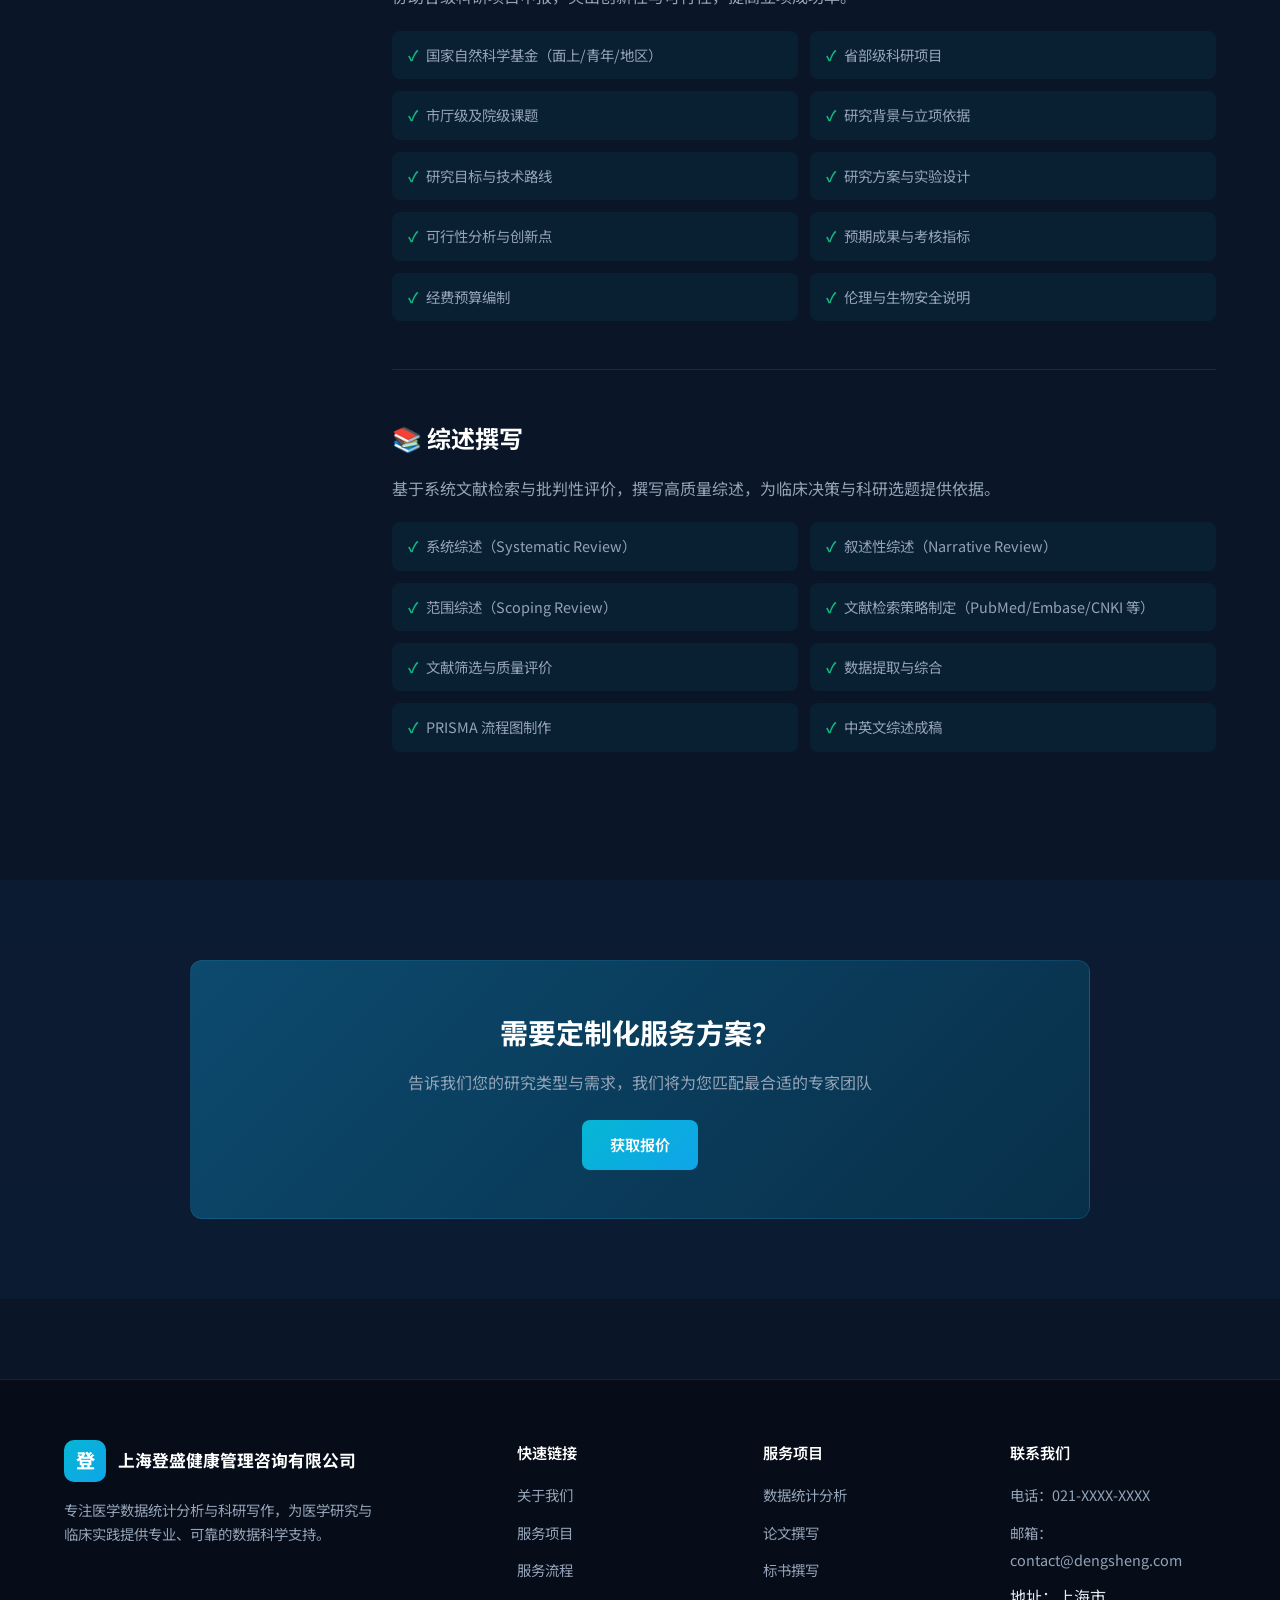
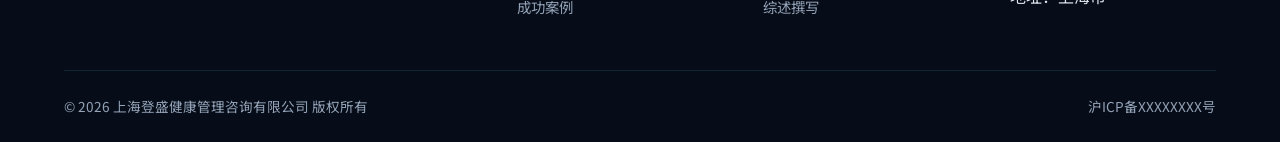
==== commit 4bc717ae: "Update services.html" ====
--- a/services.html
+++ b/services.html
@@ -9,6 +9,20 @@
   <link rel="preconnect" href="https://fonts.gstatic.com" crossorigin>
   <link href="https://fonts.googleapis.com/css2?family=Noto+Sans+SC:wght@400;500;600;700&display=swap" rel="stylesheet">
   <link rel="stylesheet" href="css/style.css">
+  <style>
+    /* 让列表里的链接样式和文字完全一致，点击全屏打开 */
+    .feature-list li a {
+      color: inherit;
+      text-decoration: none;
+      display: block;
+      width: 100%;
+      height: 100%;
+    }
+    .feature-list li a:hover {
+      color: inherit;
+      text-decoration: underline;
+    }
+  </style>
 </head>
 <body>
   <header class="site-header">
@@ -71,25 +85,28 @@
           <div class="tools-tags">
             <span>SPSS</span><span>SAS</span><span>R</span><span>Stata</span><span>RevMan</span><span>GraphPad</span>
           </div>
-<article id="paper" class="service-block fade-in">
-  <h2>📝 医学论文撰写</h2>
-  <p style="color:var(--text-muted);margin-bottom:16px;">从选题立项到投稿修回，提供中英文医学论文全流程写作支持，覆盖各类研究设计与期刊层级。</p>
-  <p style="margin-bottom:16px;">
-    <a href="paper-cn.html" class="btn btn-primary" style="font-size:0.9rem;padding:10px 20px;">进入中文期刊论文写作向导</a>
-  </p>
-  <ul class="feature-list">
-    <li>SCI 论文（Q1‑Q4 分区）</li>
-    <li>中文期刊论文</li>
-    <li>回顾性/前瞻性临床研究</li>
-    <li>病例报告与病例系列</li>
-    <li>基础研究转化论文</li>
-    <li>Introduction / Methods / Results / Discussion</li>
-    <li>Cover Letter 与 Response Letter</li>
-    <li>期刊选择与投稿策略建议</li>
-    <li>查重降重与语言润色</li>
-    <li>伦理与注册信息协助</li>
-  </ul>
-</article>
+        </article>
+
+        <article id="paper" class="service-block fade-in">
+          <h2>📝 医学论文撰写</h2>
+          <p style="color:var(--text-muted);margin-bottom:16px;">从选题立项到投稿修回，提供中英文医学论文全流程写作支持，覆盖各类研究设计与期刊层级。</p>
+          <p style="margin-bottom:16px;">
+            <a href="paper-cn.html" class="btn btn-primary" style="font-size:0.9rem;padding:10px 20px;">进入中文期刊论文写作向导</a>
+          </p>
+          <ul class="feature-list">
+            <li>SCI 论文（Q1-Q4 分区）</li>
+            <li><a href="https://code.coze.cn/web-sdk/7655125766451019802" target="_blank">论文写作智能体</a></li>
+            <li>回顾性/前瞻性临床研究</li>
+            <li>病例报告与病例系列</li>
+            <li>基础研究转化论文</li>
+            <li>Introduction / Methods / Results / Discussion</li>
+            <li>Cover Letter 与 Response Letter</li>
+            <li>期刊选择与投稿策略建议</li>
+            <li>查重降重与语言润色</li>
+            <li>伦理与注册信息协助</li>
+          </ul>
+        </article>
+
         <article id="bid" class="service-block fade-in">
           <h2>📋 科研标书撰写</h2>
           <p style="color:var(--text-muted);margin-bottom:16px;">协助各级科研项目申报，突出创新性与可行性，提高立项成功率。</p>
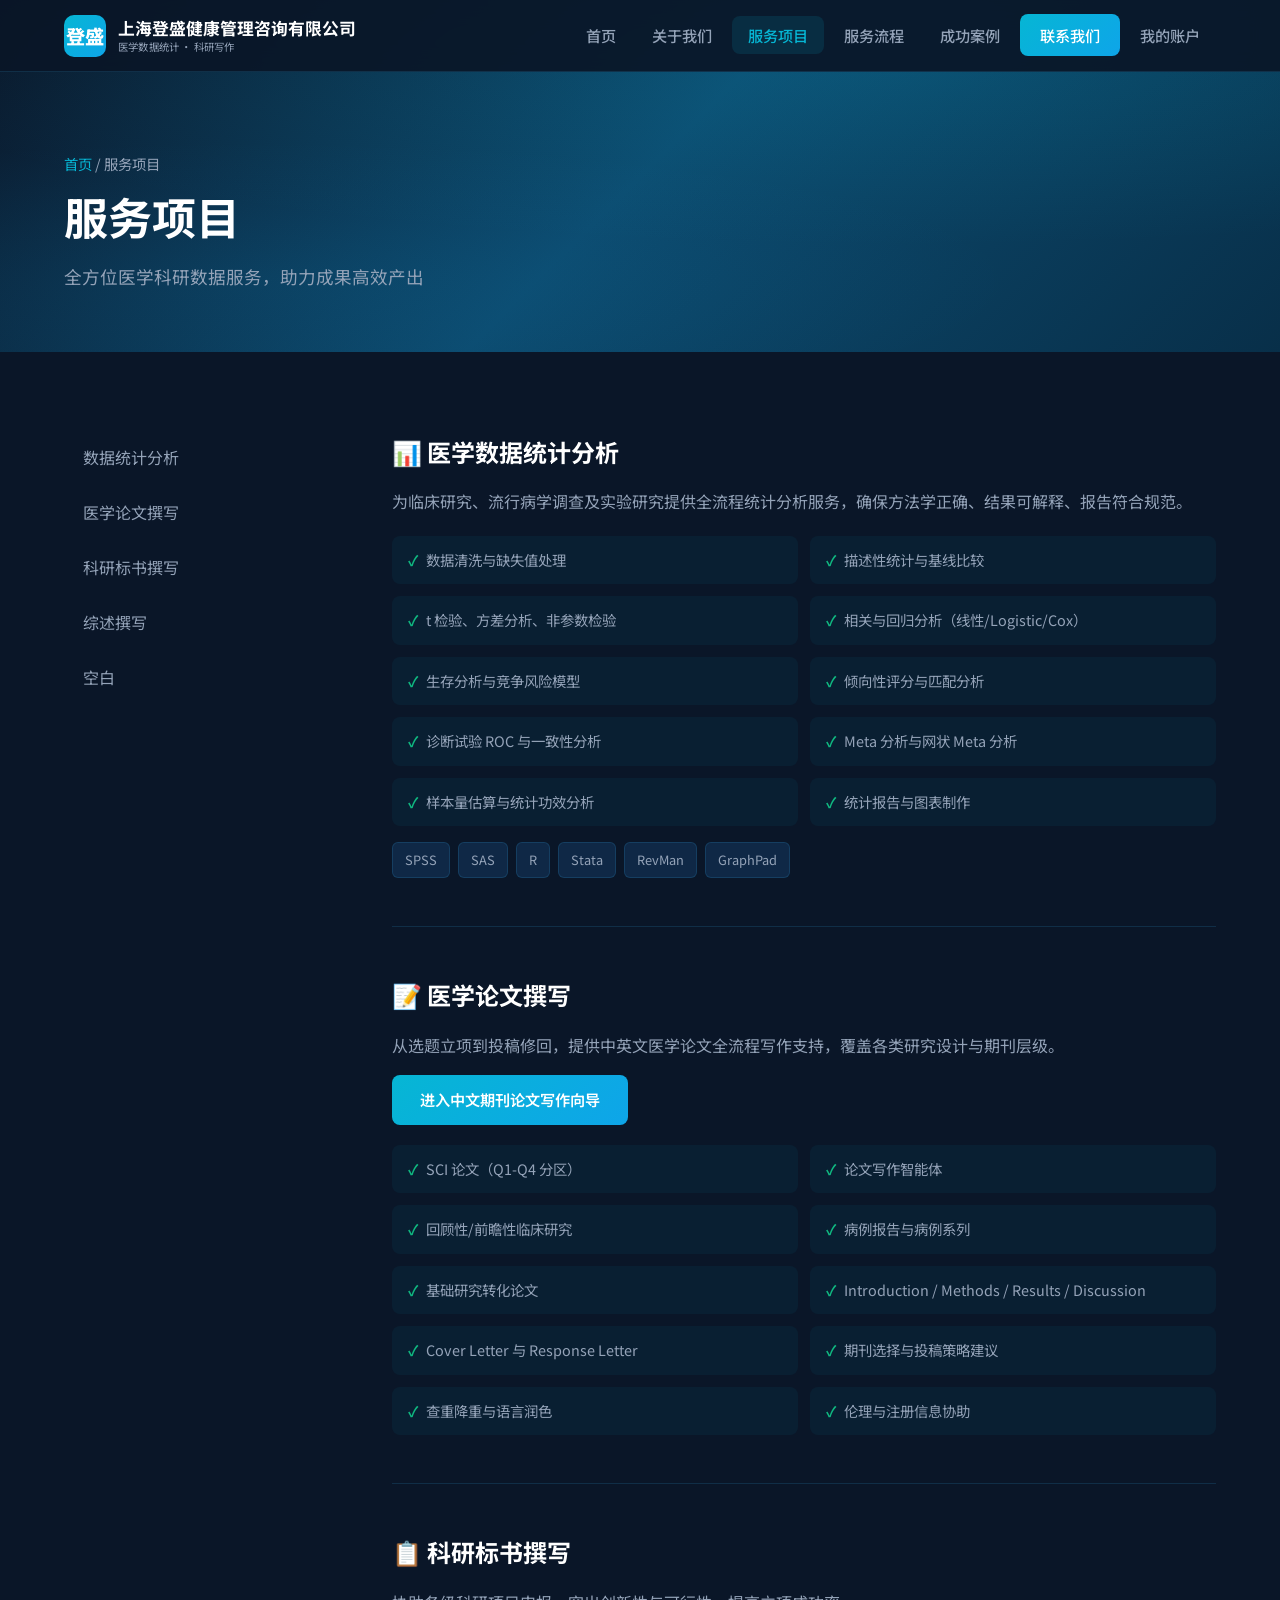
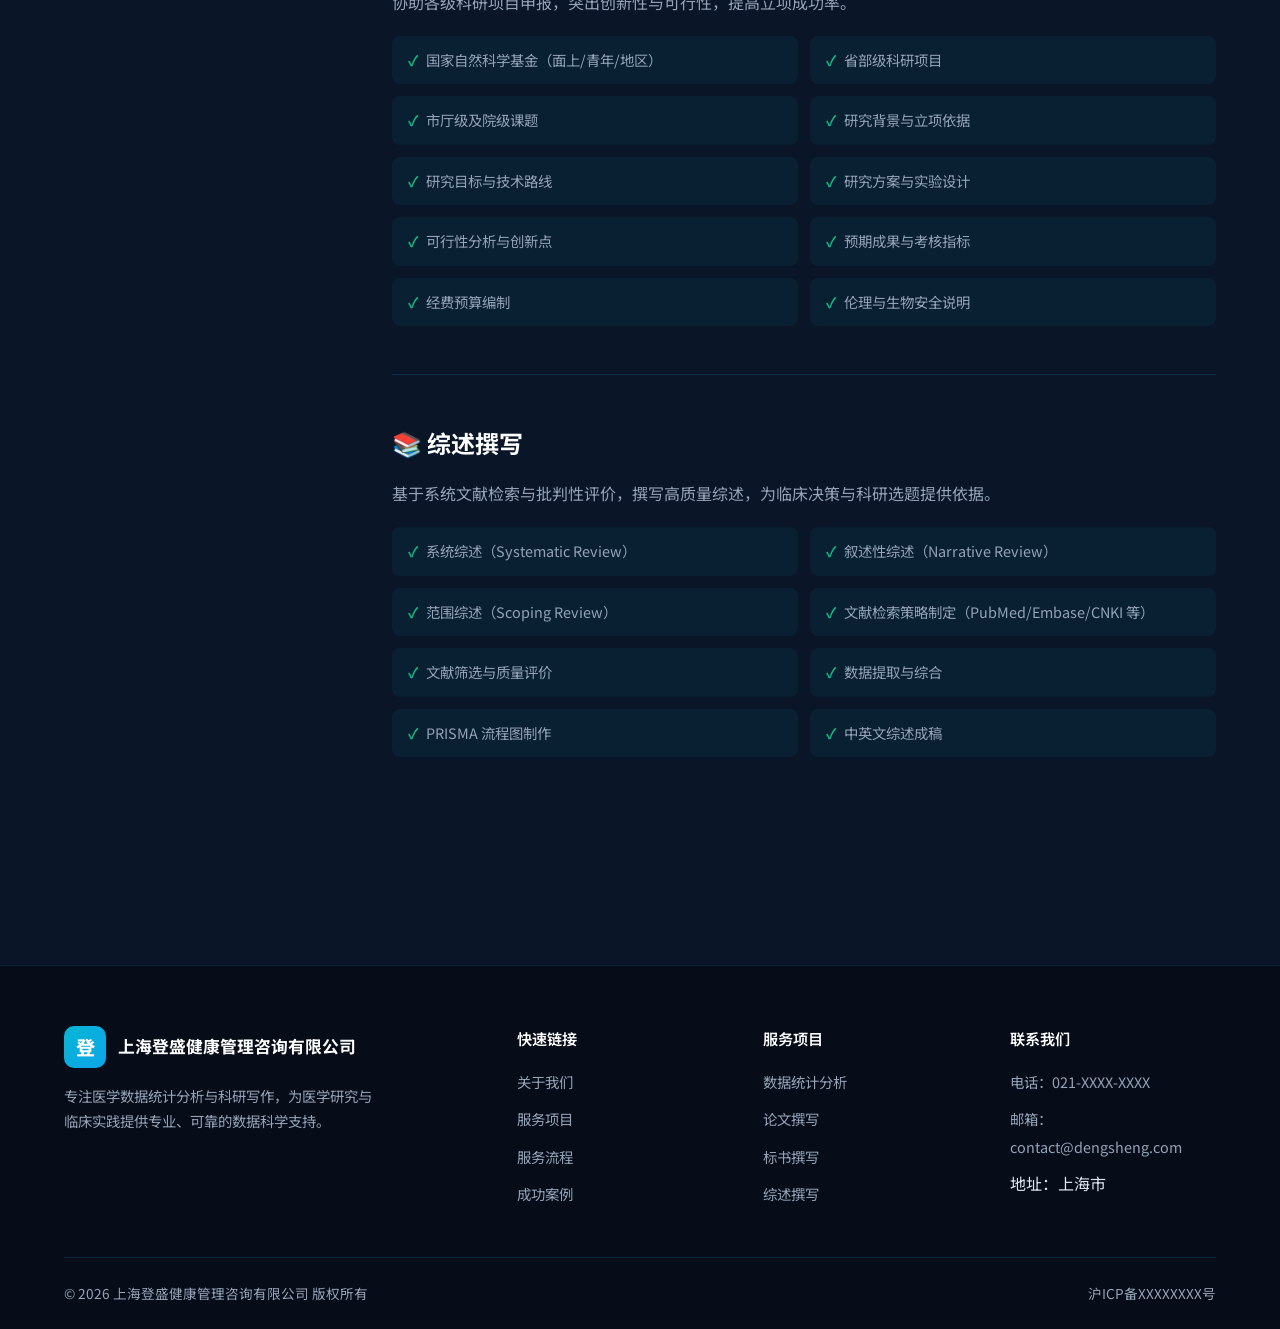
==== commit e11b57c6: "Update services.html" ====
--- a/services.html
+++ b/services.html
@@ -10,7 +10,6 @@
   <link href="https://fonts.googleapis.com/css2?family=Noto+Sans+SC:wght@400;500;600;700&display=swap" rel="stylesheet">
   <link rel="stylesheet" href="css/style.css">
   <style>
-    /* 让列表里的链接样式和文字完全一致，点击全屏打开 */
     .feature-list li a {
       color: inherit;
       text-decoration: none;
@@ -19,183 +18,308 @@
       height: 100%;
     }
     .feature-list li a:hover {
-      color: inherit;
       text-decoration: underline;
+    }
+
+    /* 弹窗遮罩 */
+    .modal {
+      position: fixed; top: 0; left: 0; width: 100%; height: 100%;
+      background: rgba(0,0,0,0.7);
+      display: none; align-items: center; justify-content: center;
+      z-index: 9999;
+    }
+    .modal.show { display: flex; }
+    .modal-box {
+      background: #fff; padding: 30px; border-radius: 12px;
+      max-width: 400px; width: 90%; text-align: center;
+    }
+    .modal-box h3 { margin-top: 0; margin-bottom: 20px; }
+    .modal-box input {
+      width: 100%; padding: 10px; margin-bottom: 12px;
+      border: 1px solid #ddd; border-radius: 6px;
+    }
+    .modal-box button {
+      background: #0066cc; color: #fff; border: none;
+      padding: 10px 20px; border-radius: 6px; cursor: pointer;
+      margin: 6px;
+    }
+    .qr-img {
+      width: 180px; height: 180px; margin: 10px;
+    }
+    .qr-row {
+      display: flex; justify-content: center; gap: 20px;
+      flex-wrap: wrap;
     }
   </style>
 </head>
 <body>
-  <header class="site-header">
-    <div class="container nav-inner">
-      <a href="index.html" class="logo">
-        <div class="logo-icon">登盛</div>
-        <div class="logo-text">
-          上海登盛健康管理咨询有限公司
-          <small>医学数据统计 · 科研写作</small>
+
+<!-- 登录弹窗 -->
+<div class="modal" id="loginModal">
+  <div class="modal-box">
+    <h3>登录 / 注册</h3>
+    <input type="text" id="username" placeholder="请输入用户名">
+    <input type="password" id="password" placeholder="请输入密码">
+    <button onclick="userLogin()">登录</button>
+    <button onclick="userRegister()">注册</button>
+    <button onclick="closeModal()">关闭</button>
+  </div>
+</div>
+
+<!-- 付费弹窗 -->
+<div class="modal" id="payModal">
+  <div class="modal-box">
+    <h3>付费解锁服务</h3>
+    <p>扫码支付后联系客服开通权限</p>
+    <div class="qr-row">
+      <div>
+        <img class="qr-img" src="images/wxpay.jpg" alt="微信收款">
+        <p>微信支付</p>
+      </div>
+      <div>
+        <img class="qr-img" src="images/alipay.jpg" alt="支付宝收款">
+        <p>支付宝</p>
+      </div>
+    </div>
+    <p style="margin-top:16px;">客服微信：your-wechat-id</p>
+    <button onclick="closeModal()">我已支付，联系客服</button>
+  </div>
+</div>
+
+<header class="site-header">
+  <div class="container nav-inner">
+    <a href="index.html" class="logo">
+      <div class="logo-icon">登盛</div>
+      <div class="logo-text">
+        上海登盛健康管理咨询有限公司
+        <small>医学数据统计 · 科研写作</small>
+      </div>
+    </a>
+    <button class="nav-toggle" aria-label="打开菜单" aria-expanded="false">
+      <span></span><span></span><span></span>
+    </button>
+    <ul class="nav-menu">
+      <li><a href="index.html">首页</a></li>
+      <li><a href="about.html">关于我们</a></li>
+      <li><a href="services.html" class="active">服务项目</a></li>
+      <li><a href="process.html">服务流程</a></li>
+      <li><a href="cases.html">成功案例</a></li>
+      <li><a href="contact.html" class="nav-cta">联系我们</a></li>
+      <li><a href="javascript:checkAuth()">我的账户</a></li>
+    </ul>
+  </div>
+</header>
+
+<section class="page-hero">
+  <div class="container">
+    <div class="breadcrumb"><a href="index.html">首页</a> / 服务项目</div>
+    <h1>服务项目</h1>
+    <p class="lead">全方位医学科研数据服务，助力成果高效产出</p>
+  </div>
+</section>
+
+<section class="section">
+  <div class="container service-detail">
+    <nav class="service-nav fade-in">
+      <a href="#analysis" class="active">数据统计分析</a>
+      <a href="#paper">医学论文撰写</a>
+      <a href="#bid">科研标书撰写</a>
+      <a href="#review">综述撰写</a>
+      <a href="#yy">空白</a>
+    </nav>
+
+    <div class="service-content">
+      <article id="analysis" class="service-block fade-in">
+        <h2>📊 医学数据统计分析</h2>
+        <p style="color:var(--text-muted);margin-bottom:16px;">为临床研究、流行病学调查及实验研究提供全流程统计分析服务，确保方法学正确、结果可解释、报告符合规范。</p>
+        <ul class="feature-list">
+          <li>数据清洗与缺失值处理</li>
+          <li>描述性统计与基线比较</li>
+          <li>t 检验、方差分析、非参数检验</li>
+          <li>相关与回归分析（线性/Logistic/Cox）</li>
+          <li>生存分析与竞争风险模型</li>
+          <li>倾向性评分与匹配分析</li>
+          <li>诊断试验 ROC 与一致性分析</li>
+          <li>Meta 分析与网状 Meta 分析</li>
+          <li>样本量估算与统计功效分析</li>
+          <li>统计报告与图表制作</li>
+        </ul>
+        <div class="tools-tags">
+          <span>SPSS</span><span>SAS</span><span>R</span><span>Stata</span><span>RevMan</span><span>GraphPad</span>
         </div>
-      </a>
-      <button class="nav-toggle" aria-label="打开菜单" aria-expanded="false">
-        <span></span><span></span><span></span>
-      </button>
-      <ul class="nav-menu">
-        <li><a href="index.html">首页</a></li>
-        <li><a href="about.html">关于我们</a></li>
-        <li><a href="services.html" class="active">服务项目</a></li>
-        <li><a href="process.html">服务流程</a></li>
-        <li><a href="cases.html">成功案例</a></li>
-        <li><a href="contact.html" class="nav-cta">联系我们</a></li>
-      </ul>
+      </article>
+
+      <article id="paper" class="service-block fade-in">
+        <h2>📝 医学论文撰写</h2>
+        <p style="color:var(--text-muted);margin-bottom:16px;">从选题立项到投稿修回，提供中英文医学论文全流程写作支持，覆盖各类研究设计与期刊层级。</p>
+        <p style="margin-bottom:16px;">
+          <a href="javascript:checkAuthAndGo()" class="btn btn-primary">进入中文期刊论文写作向导</a>
+        </p>
+        <ul class="feature-list">
+          <li>SCI 论文（Q1-Q4 分区）</li>
+          <li><a href="javascript:checkAuthAndGo()">论文写作智能体</a></li>
+          <li>回顾性/前瞻性临床研究</li>
+          <li>病例报告与病例系列</li>
+          <li>基础研究转化论文</li>
+          <li>Introduction / Methods / Results / Discussion</li>
+          <li>Cover Letter 与 Response Letter</li>
+          <li>期刊选择与投稿策略建议</li>
+          <li>查重降重与语言润色</li>
+          <li>伦理与注册信息协助</li>
+        </ul>
+      </article>
+
+      <article id="bid" class="service-block fade-in">
+        <h2>📋 科研标书撰写</h2>
+        <p style="color:var(--text-muted);margin-bottom:16px;">协助各级科研项目申报，突出创新性与可行性，提高立项成功率。</p>
+        <ul class="feature-list">
+          <li>国家自然科学基金（面上/青年/地区）</li>
+          <li>省部级科研项目</li>
+          <li>市厅级及院级课题</li>
+          <li>研究背景与立项依据</li>
+          <li>研究目标与技术路线</li>
+          <li>研究方案与实验设计</li>
+          <li>可行性分析与创新点</li>
+          <li>预期成果与考核指标</li>
+          <li>经费预算编制</li>
+          <li>伦理与生物安全说明</li>
+        </ul>
+      </article>
+
+      <article id="review" class="service-block fade-in">
+        <h2>📚 综述撰写</h2>
+        <p style="color:var(--text-muted);margin-bottom:16px;">基于系统文献检索与批判性评价，撰写高质量综述，为临床决策与科研选题提供依据。</p>
+        <ul class="feature-list">
+          <li>系统综述（Systematic Review）</li>
+          <li>叙述性综述（Narrative Review）</li>
+          <li>范围综述（Scoping Review）</li>
+          <li>文献检索策略制定（PubMed/Embase/CNKI 等）</li>
+          <li>文献筛选与质量评价</li>
+          <li>数据提取与综合</li>
+          <li>PRISMA 流程图制作</li>
+          <li>中英文综述成稿</li>
+        </ul>
+      </article>
     </div>
-  </header>
-
-  <section class="page-hero">
-    <div class="container">
-      <div class="breadcrumb"><a href="index.html">首页</a> / 服务项目</div>
-      <h1>服务项目</h1>
-      <p class="lead">全方位医学科研数据服务，助力成果高效产出</p>
+  </div>
+</section>
+
+<footer class="site-footer">
+  <div class="container">
+    <div class="footer-grid">
+      <div class="footer-brand">
+        <a href="index.html" class="logo">
+          <div class="logo-icon">登</div>
+          <div class="logo-text">上海登盛健康管理咨询有限公司</div>
+        </a>
+        <p>专注医学数据统计分析与科研写作，为医学研究与临床实践提供专业、可靠的数据科学支持。</p>
+      </div>
+      <div class="footer-col">
+        <h4>快速链接</h4>
+        <ul>
+          <li><a href="about.html">关于我们</a></li>
+          <li><a href="services.html">服务项目</a></li>
+          <li><a href="process.html">服务流程</a></li>
+          <li><a href="cases.html">成功案例</a></li>
+        </ul>
+      </div>
+      <div class="footer-col">
+        <h4>服务项目</h4>
+        <ul>
+          <li><a href="services.html#analysis">数据统计分析</a></li>
+          <li><a href="services.html#paper">论文撰写</a></li>
+          <li><a href="services.html#bid">标书撰写</a></li>
+          <li><a href="services.html#review">综述撰写</a></li>
+        </ul>
+      </div>
+      <div class="footer-col">
+        <h4>联系我们</h4>
+        <ul>
+          <li><a href="tel:021-00000000">电话：021-XXXX-XXXX</a></li>
+          <li><a href="mailto:contact@dengsheng.com">邮箱：contact@dengsheng.com</a></li>
+          <li>地址：上海市</li>
+        </ul>
+      </div>
     </div>
-  </section>
-
-  <section class="section">
-    <div class="container service-detail">
-      <nav class="service-nav fade-in">
-        <a href="#analysis" class="active">数据统计分析</a>
-        <a href="#paper">医学论文撰写</a>
-        <a href="#bid">科研标书撰写</a>
-        <a href="#review">综述撰写</a>
-        <a href="#yy">空白</a>
-      </nav>
-
-      <div class="service-content">
-        <article id="analysis" class="service-block fade-in">
-          <h2>📊 医学数据统计分析</h2>
-          <p style="color:var(--text-muted);margin-bottom:16px;">为临床研究、流行病学调查及实验研究提供全流程统计分析服务，确保方法学正确、结果可解释、报告符合规范。</p>
-          <ul class="feature-list">
-            <li>数据清洗与缺失值处理</li>
-            <li>描述性统计与基线比较</li>
-            <li>t 检验、方差分析、非参数检验</li>
-            <li>相关与回归分析（线性/Logistic/Cox）</li>
-            <li>生存分析与竞争风险模型</li>
-            <li>倾向性评分与匹配分析</li>
-            <li>诊断试验 ROC 与一致性分析</li>
-            <li>Meta 分析与网状 Meta 分析</li>
-            <li>样本量估算与统计功效分析</li>
-            <li>统计报告与结果图表制作</li>
-          </ul>
-          <div class="tools-tags">
-            <span>SPSS</span><span>SAS</span><span>R</span><span>Stata</span><span>RevMan</span><span>GraphPad</span>
-          </div>
-        </article>
-
-        <article id="paper" class="service-block fade-in">
-          <h2>📝 医学论文撰写</h2>
-          <p style="color:var(--text-muted);margin-bottom:16px;">从选题立项到投稿修回，提供中英文医学论文全流程写作支持，覆盖各类研究设计与期刊层级。</p>
-          <p style="margin-bottom:16px;">
-            <a href="paper-cn.html" class="btn btn-primary" style="font-size:0.9rem;padding:10px 20px;">进入中文期刊论文写作向导</a>
-          </p>
-          <ul class="feature-list">
-            <li>SCI 论文（Q1-Q4 分区）</li>
-            <li><a href="https://code.coze.cn/web-sdk/7655125766451019802" target="_blank">论文写作智能体</a></li>
-            <li>回顾性/前瞻性临床研究</li>
-            <li>病例报告与病例系列</li>
-            <li>基础研究转化论文</li>
-            <li>Introduction / Methods / Results / Discussion</li>
-            <li>Cover Letter 与 Response Letter</li>
-            <li>期刊选择与投稿策略建议</li>
-            <li>查重降重与语言润色</li>
-            <li>伦理与注册信息协助</li>
-          </ul>
-        </article>
-
-        <article id="bid" class="service-block fade-in">
-          <h2>📋 科研标书撰写</h2>
-          <p style="color:var(--text-muted);margin-bottom:16px;">协助各级科研项目申报，突出创新性与可行性，提高立项成功率。</p>
-          <ul class="feature-list">
-            <li>国家自然科学基金（面上/青年/地区）</li>
-            <li>省部级科研项目</li>
-            <li>市厅级及院级课题</li>
-            <li>研究背景与立项依据</li>
-            <li>研究目标与技术路线</li>
-            <li>研究方案与实验设计</li>
-            <li>可行性分析与创新点</li>
-            <li>预期成果与考核指标</li>
-            <li>经费预算编制</li>
-            <li>伦理与生物安全说明</li>
-          </ul>
-        </article>
-
-        <article id="review" class="service-block fade-in">
-          <h2>📚 综述撰写</h2>
-          <p style="color:var(--text-muted);margin-bottom:16px;">基于系统文献检索与批判性评价，撰写高质量综述，为临床决策与科研选题提供依据。</p>
-          <ul class="feature-list">
-            <li>系统综述（Systematic Review）</li>
-            <li>叙述性综述（Narrative Review）</li>
-            <li>范围综述（Scoping Review）</li>
-            <li>文献检索策略制定（PubMed/Embase/CNKI 等）</li>
-            <li>文献筛选与质量评价</li>
-            <li>数据提取与综合</li>
-            <li>PRISMA 流程图制作</li>
-            <li>中英文综述成稿</li>
-          </ul>
-        </article>
-      </div>
+    <div class="footer-bottom">
+      <span>© 2026 上海登盛健康管理咨询有限公司 版权所有</span>
+      <span>沪ICP备XXXXXXXX号</span>
     </div>
-  </section>
-
-  <section class="section section-alt">
-    <div class="container">
-      <div class="cta-banner fade-in">
-        <h2>需要定制化服务方案？</h2>
-        <p>告诉我们您的研究类型与需求，我们将为您匹配最合适的专家团队</p>
-        <a href="contact.html" class="btn btn-primary">获取报价</a>
-      </div>
-    </div>
-  </section>
-
-  <footer class="site-footer">
-    <div class="container">
-      <div class="footer-grid">
-        <div class="footer-brand">
-          <a href="index.html" class="logo">
-            <div class="logo-icon">登</div>
-            <div class="logo-text">上海登盛健康管理咨询有限公司</div>
-          </a>
-          <p>专注医学数据统计分析与科研写作，为医学研究与临床实践提供专业、可靠的数据科学支持。</p>
-        </div>
-        <div class="footer-col">
-          <h4>快速链接</h4>
-          <ul>
-            <li><a href="about.html">关于我们</a></li>
-            <li><a href="services.html">服务项目</a></li>
-            <li><a href="process.html">服务流程</a></li>
-            <li><a href="cases.html">成功案例</a></li>
-          </ul>
-        </div>
-        <div class="footer-col">
-          <h4>服务项目</h4>
-          <ul>
-            <li><a href="services.html#analysis">数据统计分析</a></li>
-            <li><a href="services.html#paper">论文撰写</a></li>
-            <li><a href="services.html#bid">标书撰写</a></li>
-            <li><a href="services.html#review">综述撰写</a></li>
-          </ul>
-        </div>
-        <div class="footer-col">
-          <h4>联系我们</h4>
-          <ul>
-            <li><a href="tel:021-00000000">电话：021-XXXX-XXXX</a></li>
-            <li><a href="mailto:contact@dengsheng.com">邮箱：contact@dengsheng.com</a></li>
-            <li>地址：上海市</li>
-          </ul>
-        </div>
-      </div>
-      <div class="footer-bottom">
-        <span>© 2026 上海登盛健康管理咨询有限公司 版权所有</span>
-        <span>沪ICP备XXXXXXXX号</span>
-      </div>
-    </div>
-  </footer>
-
-  <script src="js/main.js"></script>
+  </div>
+</footer>
+
+<script src="js/main.js"></script>
+<script>
+// 权限校验核心逻辑
+function isLogin() {
+  return localStorage.getItem('user') === 'ok';
+}
+function isPaid() {
+  return localStorage.getItem('paid') === 'ok';
+}
+
+// 关闭弹窗
+function closeModal() {
+  document.querySelectorAll('.modal').forEach(m => m.classList.remove('show'));
+}
+
+// 登录
+function userLogin() {
+  let user = document.getElementById('username').value;
+  let pwd = document.getElementById('password').value;
+  if(user && pwd) {
+    localStorage.setItem('user', 'ok');
+    closeModal();
+    alert('登录成功！请付费解锁全部功能');
+    showPay();
+  }
+}
+
+// 注册
+function userRegister() {
+  let user = document.getElementById('username').value;
+  let pwd = document.getElementById('password').value;
+  if(user && pwd) {
+    localStorage.setItem('user', 'ok');
+    closeModal();
+    alert('注册并自动登录成功！');
+    showPay();
+  }
+}
+
+// 显示付费
+function showPay() {
+  document.getElementById('payModal').classList.add('show');
+}
+
+// 检查登录并跳转
+function checkAuthAndGo() {
+  if(!isLogin()) {
+    document.getElementById('loginModal').classList.add('show');
+    return;
+  }
+  if(!isPaid()) {
+    showPay();
+    return;
+  }
+  // 已付费，跳转到智能体
+  window.open('https://code.coze.cn/web-sdk/7655125766451019802','_blank');
+}
+
+// 仅检查登录状态
+function checkAuth() {
+  if(isLogin()) {
+    alert('已登录\n付费状态：' + (isPaid()?'已解锁':'未解锁'));
+  } else {
+    document.getElementById('loginModal').classList.add('show');
+  }
+}
+
+// 你收到钱后，让用户按这个按钮解锁（也可你自己后台开）
+function adminUnlock() {
+  localStorage.setItem('paid','ok');
+  alert('已成功解锁全部功能！');
+}
+</script>
 </body>
 </html>
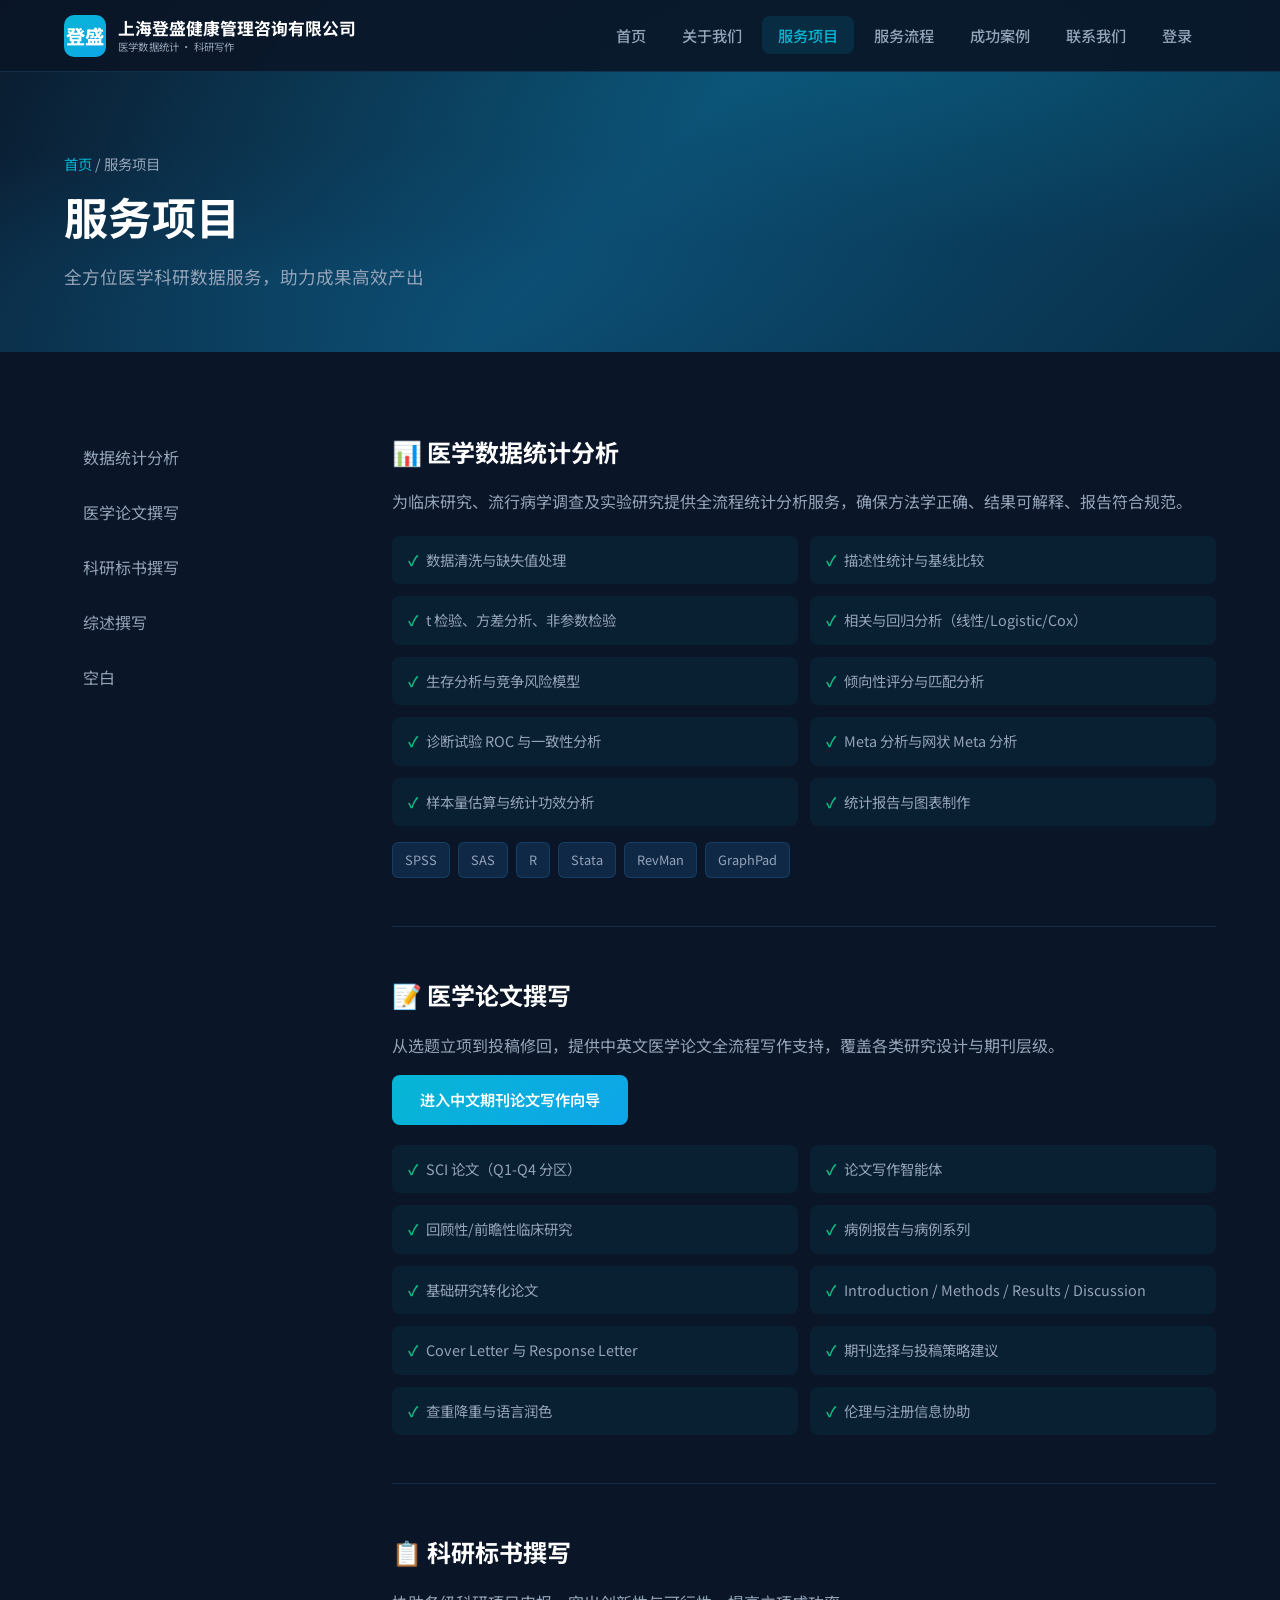
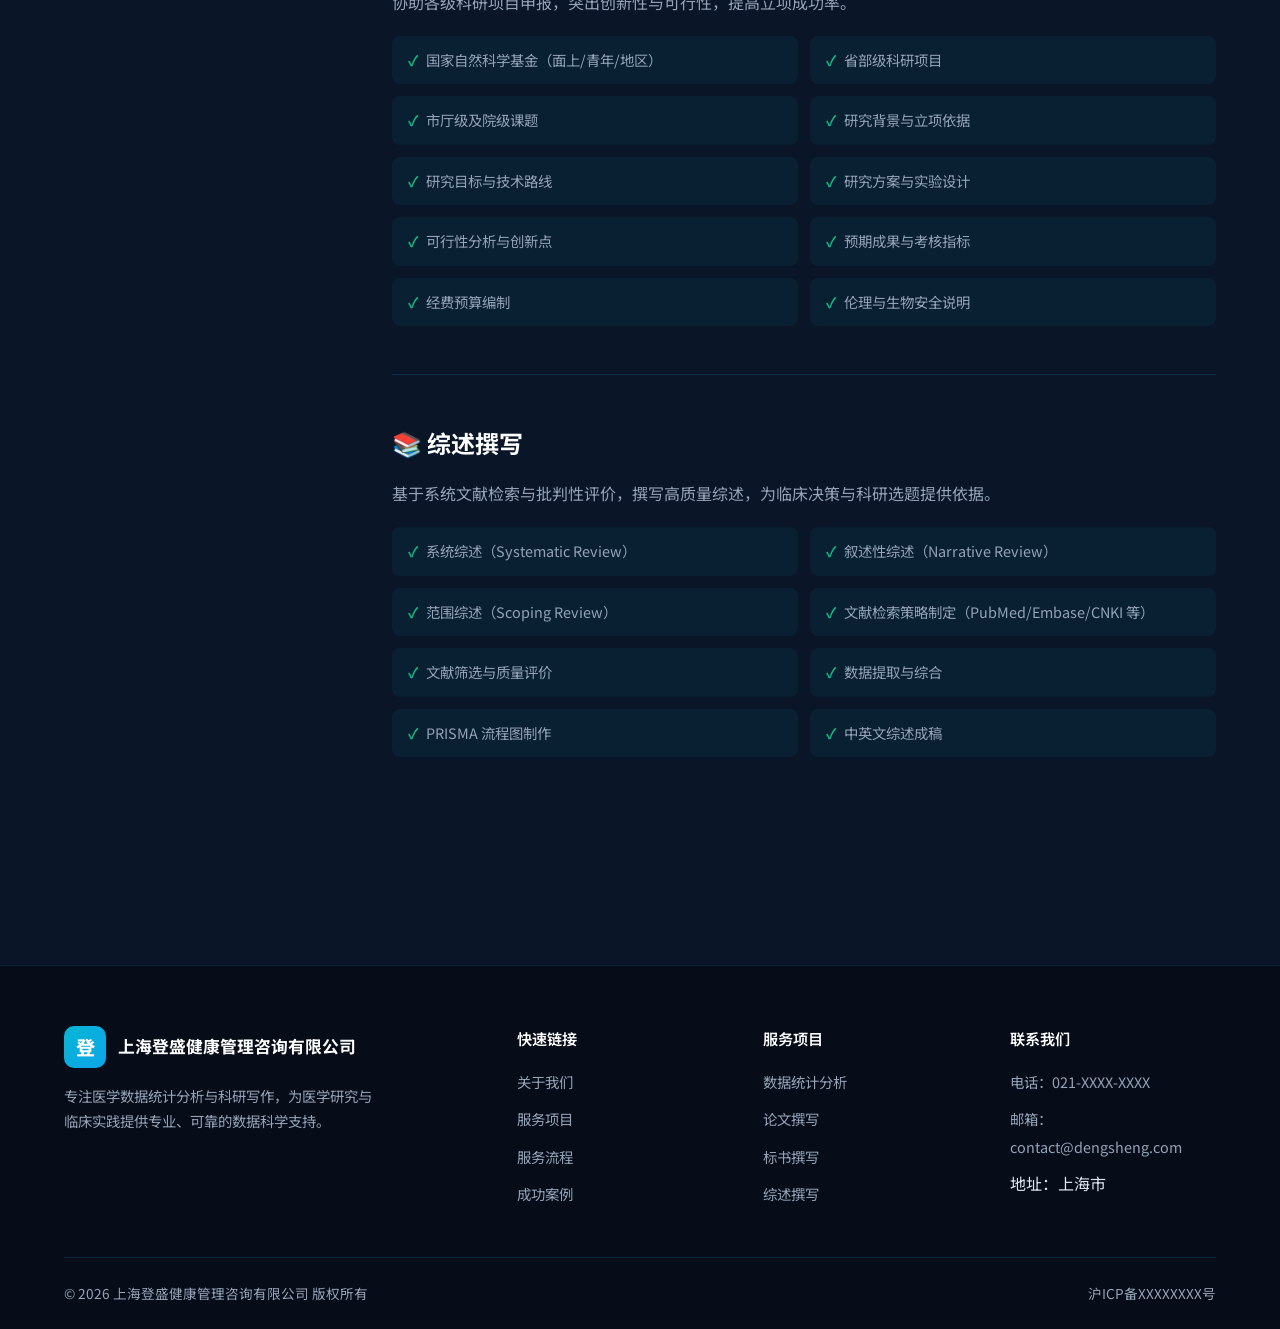
==== commit 00824786: "Update services.html" ====
--- a/services.html
+++ b/services.html
@@ -21,35 +21,23 @@
       text-decoration: underline;
     }
 
-    /* 弹窗遮罩 */
-    .modal {
-      position: fixed; top: 0; left: 0; width: 100%; height: 100%;
-      background: rgba(0,0,0,0.7);
-      display: none; align-items: center; justify-content: center;
-      z-index: 9999;
-    }
+    /* 弹窗 */
+    .modal { position: fixed; top: 0; left: 0; width: 100%; height: 100%; background: rgba(0,0,0,0.7); display: none; align-items: center; justify-content: center; z-index: 9999; }
     .modal.show { display: flex; }
-    .modal-box {
-      background: #fff; padding: 30px; border-radius: 12px;
-      max-width: 400px; width: 90%; text-align: center;
-    }
+    .modal-box { background: #fff; padding: 30px; border-radius: 12px; max-width: 420px; width: 90%; text-align: center; }
     .modal-box h3 { margin-top: 0; margin-bottom: 20px; }
-    .modal-box input {
-      width: 100%; padding: 10px; margin-bottom: 12px;
-      border: 1px solid #ddd; border-radius: 6px;
-    }
-    .modal-box button {
-      background: #0066cc; color: #fff; border: none;
-      padding: 10px 20px; border-radius: 6px; cursor: pointer;
-      margin: 6px;
-    }
-    .qr-img {
-      width: 180px; height: 180px; margin: 10px;
-    }
-    .qr-row {
-      display: flex; justify-content: center; gap: 20px;
-      flex-wrap: wrap;
-    }
+    .modal-box input, .modal-box select { width: 100%; padding: 10px; margin-bottom: 12px; border: 1px solid #ddd; border-radius: 6px; }
+    .modal-box button { background: #0066cc; color: #fff; border: none; padding: 10px 20px; border-radius: 6px; cursor: pointer; margin: 6px; }
+
+    /* 付费套餐卡片 */
+    .price-cards { display: flex; gap: 16px; justify-content: center; flex-wrap: wrap; margin: 20px 0; }
+    .price-card { border: 1px solid #ddd; padding: 20px; border-radius: 10px; width: 160px; text-align: center; }
+    .price-card h4 { margin: 0 0 10px; }
+    .price-card .price { font-size: 20px; font-weight: bold; color: #0066cc; margin-bottom: 10px; }
+    .price-card button { width: 100%; }
+
+    .qr-img { width: 160px; height: 160px; margin: 10px auto; display: block; }
+    .user-info-item { text-align: left; margin: 8px 0; }
   </style>
 </head>
 <body>
@@ -57,32 +45,83 @@
 <!-- 登录弹窗 -->
 <div class="modal" id="loginModal">
   <div class="modal-box">
-    <h3>登录 / 注册</h3>
-    <input type="text" id="username" placeholder="请输入用户名">
-    <input type="password" id="password" placeholder="请输入密码">
+    <h3>登录</h3>
+    <input type="text" id="login_phone" placeholder="手机号">
+    <input type="password" id="login_pwd" placeholder="密码">
     <button onclick="userLogin()">登录</button>
+    <button onclick="goToRegister()">去注册</button>
+    <button onclick="closeModal()">关闭</button>
+  </div>
+</div>
+
+<!-- 注册弹窗 -->
+<div class="modal" id="regModal">
+  <div class="modal-box">
+    <h3>注册</h3>
+    <input type="text" id="reg_phone" placeholder="手机号">
+    <input type="password" id="reg_pwd" placeholder="设置密码">
     <button onclick="userRegister()">注册</button>
     <button onclick="closeModal()">关闭</button>
   </div>
 </div>
 
-<!-- 付费弹窗 -->
+<!-- 个人信息完善 -->
+<div class="modal" id="profileModal">
+  <div class="modal-box">
+    <h3>完善个人信息</h3>
+    <input type="text" id="realname" placeholder="姓名/用户名">
+    <select id="gender">
+      <option value="">性别</option>
+      <option value="男">男</option>
+      <option value="女">女</option>
+    </select>
+    <input type="text" id="phone" placeholder="手机号">
+    <input type="text" id="company" placeholder="单位/医院/学校">
+    <button onclick="saveProfile()">保存信息</button>
+    <button onclick="closeModal()">关闭</button>
+  </div>
+</div>
+
+<!-- 付费套餐弹窗 -->
 <div class="modal" id="payModal">
   <div class="modal-box">
-    <h3>付费解锁服务</h3>
-    <p>扫码支付后联系客服开通权限</p>
-    <div class="qr-row">
-      <div>
-        <img class="qr-img" src="images/wxpay.jpg" alt="微信收款">
-        <p>微信支付</p>
-      </div>
-      <div>
-        <img class="qr-img" src="images/alipay.jpg" alt="支付宝收款">
-        <p>支付宝</p>
+    <h3>开通会员</h3>
+    <div class="price-cards">
+      <div class="price-card">
+        <h4>月会员</h4>
+        <div class="price">50元</div>
+        <button onclick="selectPlan('月会员50元')">立即开通</button>
+      </div>
+      <div class="price-card">
+        <h4>季会员</h4>
+        <div class="price">140元</div>
+        <button onclick="selectPlan('季会员140元')">立即开通</button>
+      </div>
+      <div class="price-card">
+        <h4>半年会员</h4>
+        <div class="price">260元</div>
+        <button onclick="selectPlan('半年会员260元')">立即开通</button>
+      </div>
+      <div class="price-card">
+        <h4>年会员</h4>
+        <div class="price">550元</div>
+        <button onclick="selectPlan('年会员550元')">立即开通</button>
       </div>
     </div>
-    <p style="margin-top:16px;">客服微信：your-wechat-id</p>
-    <button onclick="closeModal()">我已支付，联系客服</button>
+    <button onclick="closeModal()" style="background:#666">取消</button>
+  </div>
+</div>
+
+<!-- 扫码支付弹窗 -->
+<div class="modal" id="qrModal">
+  <div class="modal-box">
+    <h3>扫码支付</h3>
+    <p id="planText">套餐：月会员50元</p>
+    <img class="qr-img" src="images/wxpay.jpg" alt="微信收款码">
+    <img class="qr-img" src="images/alipay.jpg" alt="支付宝收款码">
+    <p style="margin-top:10px;">客服微信：your-wechat</p>
+    <button onclick="payDone()">我已完成支付</button>
+    <button onclick="closeModal()">返回</button>
   </div>
 </div>
 
@@ -104,8 +143,10 @@
       <li><a href="services.html" class="active">服务项目</a></li>
       <li><a href="process.html">服务流程</a></li>
       <li><a href="cases.html">成功案例</a></li>
-      <li><a href="contact.html" class="nav-cta">联系我们</a></li>
-      <li><a href="javascript:checkAuth()">我的账户</a></li>
+      <li><a href="contact.html">联系我们</a></li>
+      <li><a href="javascript:showLogin()" id="loginText">登录</a></li>
+      <li><a href="javascript:showProfile()" id="profileText" style="display:none;">个人中心</a></li>
+      <li><a href="javascript:logout()" id="logoutText" style="display:none;">退出</a></li>
     </ul>
   </div>
 </header>
@@ -153,11 +194,11 @@
         <h2>📝 医学论文撰写</h2>
         <p style="color:var(--text-muted);margin-bottom:16px;">从选题立项到投稿修回，提供中英文医学论文全流程写作支持，覆盖各类研究设计与期刊层级。</p>
         <p style="margin-bottom:16px;">
-          <a href="javascript:checkAuthAndGo()" class="btn btn-primary">进入中文期刊论文写作向导</a>
+          <a href="javascript:checkUse()" class="btn btn-primary">进入中文期刊论文写作向导</a>
         </p>
         <ul class="feature-list">
           <li>SCI 论文（Q1-Q4 分区）</li>
-          <li><a href="javascript:checkAuthAndGo()">论文写作智能体</a></li>
+          <li><a href="javascript:checkUse()">论文写作智能体</a></li>
           <li>回顾性/前瞻性临床研究</li>
           <li>病例报告与病例系列</li>
           <li>基础研究转化论文</li>
@@ -250,75 +291,128 @@
 
 <script src="js/main.js"></script>
 <script>
-// 权限校验核心逻辑
-function isLogin() {
-  return localStorage.getItem('user') === 'ok';
-}
-function isPaid() {
-  return localStorage.getItem('paid') === 'ok';
-}
-
-// 关闭弹窗
+// 初始化 UI
+refreshUI();
+
+// 关闭所有弹窗
 function closeModal() {
   document.querySelectorAll('.modal').forEach(m => m.classList.remove('show'));
 }
 
+// 显示登录
+function showLogin() {
+  closeModal();
+  document.getElementById('loginModal').classList.add('show');
+}
+
+// 去注册
+function goToRegister() {
+  closeModal();
+  document.getElementById('regModal').classList.add('show');
+}
+
+// 注册
+function userRegister() {
+  const phone = document.getElementById('reg_phone').value;
+  const pwd = document.getElementById('reg_pwd').value;
+  if (!phone || !pwd) { alert('请填写完整信息'); return; }
+  localStorage.setItem('user_phone', phone);
+  localStorage.setItem('user_pwd', pwd);
+  localStorage.setItem('isLogin', '1');
+  alert('注册成功，请完善个人信息');
+  closeModal();
+  showProfile();
+  refreshUI();
+}
+
 // 登录
 function userLogin() {
-  let user = document.getElementById('username').value;
-  let pwd = document.getElementById('password').value;
-  if(user && pwd) {
-    localStorage.setItem('user', 'ok');
+  const phone = document.getElementById('login_phone').value;
+  const pwd = document.getElementById('login_pwd').value;
+  const up = localStorage.getItem('user_phone');
+  const pp = localStorage.getItem('user_pwd');
+  if (phone === up && pwd === pp) {
+    localStorage.setItem('isLogin', '1');
+    alert('登录成功');
     closeModal();
-    alert('登录成功！请付费解锁全部功能');
-    showPay();
+    refreshUI();
+  } else {
+    alert('手机号或密码错误');
   }
 }
 
-// 注册
-function userRegister() {
-  let user = document.getElementById('username').value;
-  let pwd = document.getElementById('password').value;
-  if(user && pwd) {
-    localStorage.setItem('user', 'ok');
-    closeModal();
-    alert('注册并自动登录成功！');
-    showPay();
-  }
-}
-
-// 显示付费
-function showPay() {
-  document.getElementById('payModal').classList.add('show');
-}
-
-// 检查登录并跳转
-function checkAuthAndGo() {
-  if(!isLogin()) {
-    document.getElementById('loginModal').classList.add('show');
+// 退出登录
+function logout() {
+  localStorage.removeItem('isLogin');
+  alert('已退出登录');
+  refreshUI();
+}
+
+// 刷新界面显示
+function refreshUI() {
+  const logined = localStorage.getItem('isLogin') === '1';
+  document.getElementById('loginText').style.display = logined ? 'none' : 'inline';
+  document.getElementById('profileText').style.display = logined ? 'inline' : 'none';
+  document.getElementById('logoutText').style.display = logined ? 'inline' : 'none';
+}
+
+// 显示个人中心
+function showProfile() {
+  if (localStorage.getItem('isLogin') !== '1') { showLogin(); return; }
+  closeModal();
+  document.getElementById('profileModal').classList.add('show');
+  const name = localStorage.getItem('realname') || '';
+  const gender = localStorage.getItem('gender') || '';
+  const phone = localStorage.getItem('userinfo_phone') || '';
+  const company = localStorage.getItem('company') || '';
+  document.getElementById('realname').value = name;
+  document.getElementById('gender').value = gender;
+  document.getElementById('phone').value = phone;
+  document.getElementById('company').value = company;
+}
+
+// 保存个人信息
+function saveProfile() {
+  const realname = document.getElementById('realname').value;
+  const gender = document.getElementById('gender').value;
+  const phone = document.getElementById('phone').value;
+  const company = document.getElementById('company').value;
+  localStorage.setItem('realname', realname);
+  localStorage.setItem('gender', gender);
+  localStorage.setItem('userinfo_phone', phone);
+  localStorage.setItem('company', company);
+  alert('保存成功');
+  closeModal();
+}
+
+// 选择套餐
+function selectPlan(plan) {
+  closeModal();
+  document.getElementById('planText').innerText = '套餐：' + plan;
+  document.getElementById('qrModal').classList.add('show');
+}
+
+// 标记已支付
+function payDone() {
+  localStorage.setItem('isVip', '1');
+  alert('已开通会员，可正常使用所有服务');
+  closeModal();
+}
+
+// 使用服务前校验
+function checkUse() {
+  if (localStorage.getItem('isLogin') !== '1') {
+    alert('请先登录');
+    showLogin();
     return;
   }
-  if(!isPaid()) {
-    showPay();
+  if (localStorage.getItem('isVip') !== '1') {
+    alert('请开通会员后使用');
+    closeModal();
+    document.getElementById('payModal').classList.add('show');
     return;
   }
-  // 已付费，跳转到智能体
-  window.open('https://code.coze.cn/web-sdk/7655125766451019802','_blank');
-}
-
-// 仅检查登录状态
-function checkAuth() {
-  if(isLogin()) {
-    alert('已登录\n付费状态：' + (isPaid()?'已解锁':'未解锁'));
-  } else {
-    document.getElementById('loginModal').classList.add('show');
-  }
-}
-
-// 你收到钱后，让用户按这个按钮解锁（也可你自己后台开）
-function adminUnlock() {
-  localStorage.setItem('paid','ok');
-  alert('已成功解锁全部功能！');
+  window.open('https://code.coze.cn/web-sdk/7655125766451019802', '_blank');
 }
 </script>
 </body>
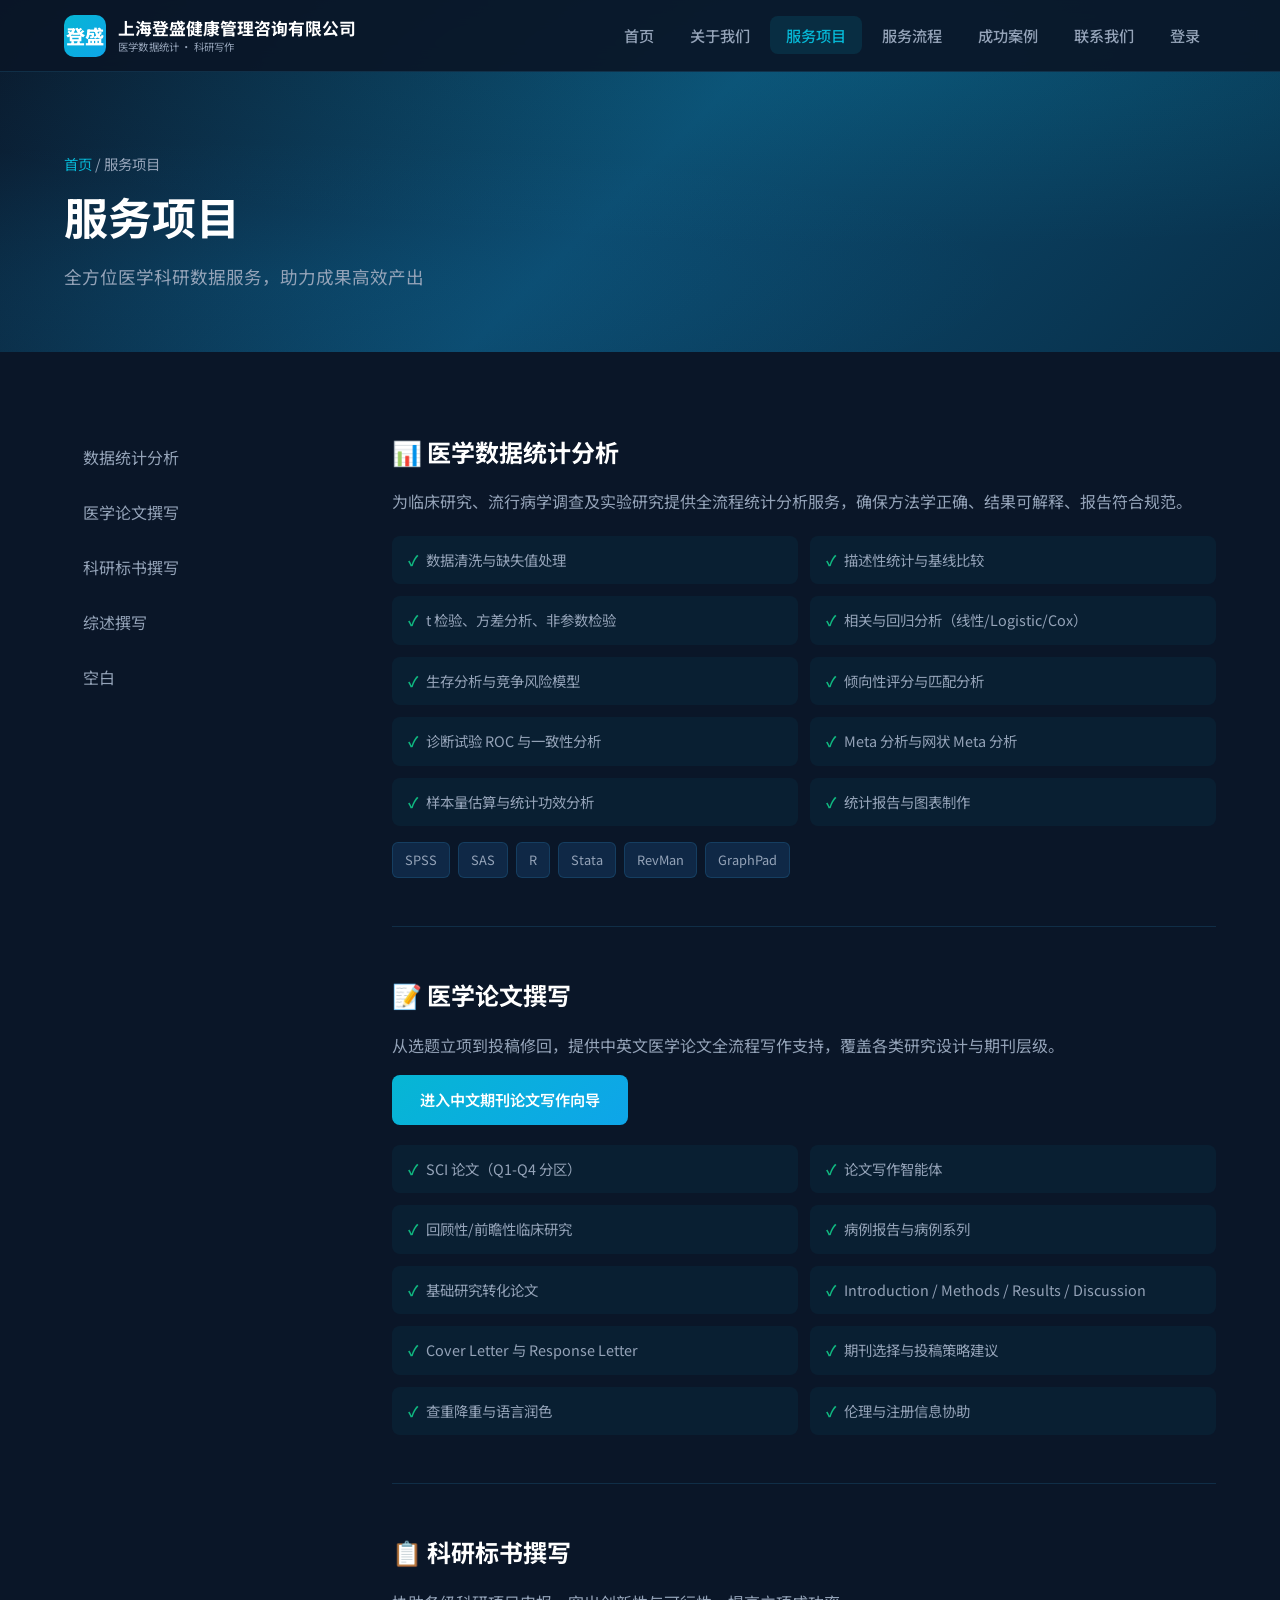
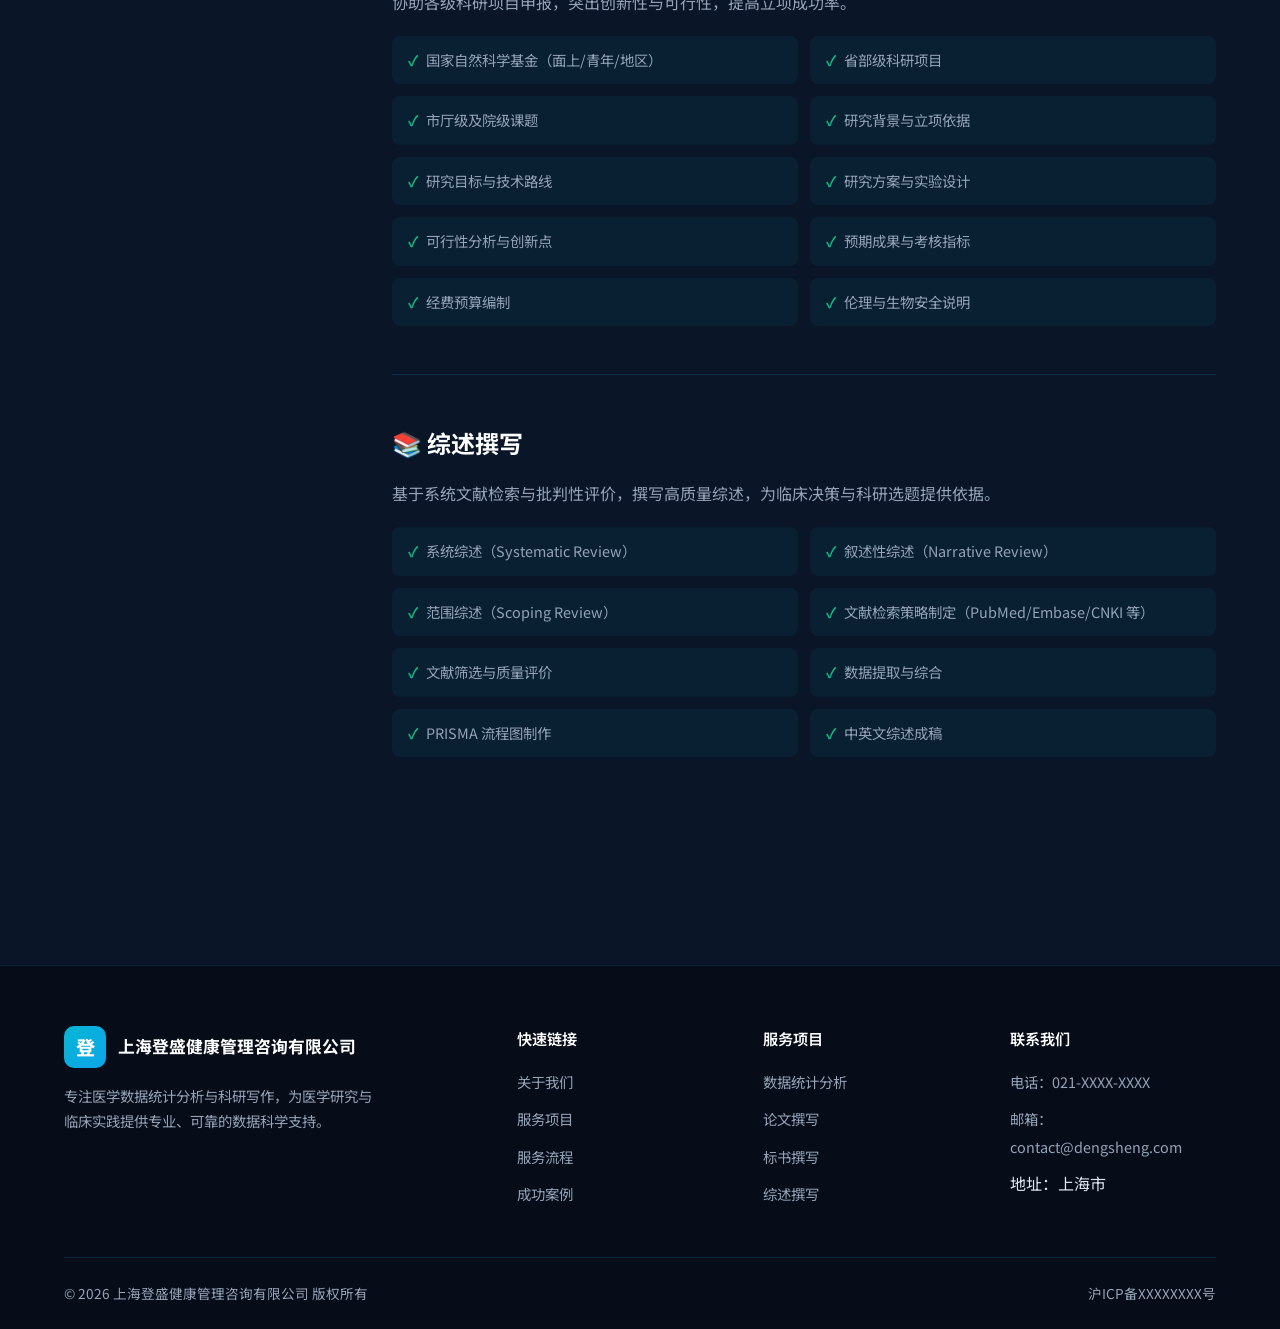
==== commit 3dcd4fa7: "Update services.html" ====
--- a/services.html
+++ b/services.html
@@ -29,7 +29,7 @@
     .modal-box input, .modal-box select { width: 100%; padding: 10px; margin-bottom: 12px; border: 1px solid #ddd; border-radius: 6px; }
     .modal-box button { background: #0066cc; color: #fff; border: none; padding: 10px 20px; border-radius: 6px; cursor: pointer; margin: 6px; }
 
-    /* 付费套餐卡片 */
+    /* 付费卡片 */
     .price-cards { display: flex; gap: 16px; justify-content: center; flex-wrap: wrap; margin: 20px 0; }
     .price-card { border: 1px solid #ddd; padding: 20px; border-radius: 10px; width: 160px; text-align: center; }
     .price-card h4 { margin: 0 0 10px; }
@@ -37,7 +37,53 @@
     .price-card button { width: 100%; }
 
     .qr-img { width: 160px; height: 160px; margin: 10px auto; display: block; }
-    .user-info-item { text-align: left; margin: 8px 0; }
+
+    /* 头像样式 */
+    .user-avatar {
+      width: 36px;
+      height: 36px;
+      border-radius: 50%;
+      background: #0066cc;
+      color: #fff;
+      display: inline-flex;
+      align-items: center;
+      justify-content: center;
+      font-weight: bold;
+      cursor: pointer;
+      vertical-align: middle;
+      margin-right: 6px;
+    }
+
+    /* 顶部用户下拉菜单 */
+    .nav-user {
+      position: relative;
+      display: inline-block;
+      vertical-align: middle;
+    }
+    .nav-user:hover .user-dropdown {
+      display: block;
+    }
+    .user-dropdown {
+      display: none;
+      position: absolute;
+      top: 100%;
+      right: 0;
+      background: #fff;
+      border: 1px solid #eee;
+      border-radius: 6px;
+      box-shadow: 0 2px 8px rgba(0,0,0,0.1);
+      width: 160px;
+      z-index: 999;
+    }
+    .user-dropdown a {
+      display: block;
+      padding: 10px 14px;
+      color: #333;
+      text-decoration: none;
+    }
+    .user-dropdown a:hover {
+      background: #f5f5f5;
+    }
   </style>
 </head>
 <body>
@@ -82,7 +128,7 @@
   </div>
 </div>
 
-<!-- 付费套餐弹窗 -->
+<!-- 付费套餐 -->
 <div class="modal" id="payModal">
   <div class="modal-box">
     <h3>开通会员</h3>
@@ -112,7 +158,7 @@
   </div>
 </div>
 
-<!-- 扫码支付弹窗 -->
+<!-- 扫码支付 -->
 <div class="modal" id="qrModal">
   <div class="modal-box">
     <h3>扫码支付</h3>
@@ -137,6 +183,8 @@
     <button class="nav-toggle" aria-label="打开菜单" aria-expanded="false">
       <span></span><span></span><span></span>
     </button>
+
+    <!-- 顶级导航：首页同级 → 登录/头像 放在最后 -->
     <ul class="nav-menu">
       <li><a href="index.html">首页</a></li>
       <li><a href="about.html">关于我们</a></li>
@@ -144,9 +192,22 @@
       <li><a href="process.html">服务流程</a></li>
       <li><a href="cases.html">成功案例</a></li>
       <li><a href="contact.html">联系我们</a></li>
-      <li><a href="javascript:showLogin()" id="loginText">登录</a></li>
-      <li><a href="javascript:showProfile()" id="profileText" style="display:none;">个人中心</a></li>
-      <li><a href="javascript:logout()" id="logoutText" style="display:none;">退出</a></li>
+
+      <!-- 登录 / 头像 顶级菜单 -->
+      <li id="loginItem" style="white-space: nowrap;">
+        <a href="javascript:showLogin()">登录</a>
+      </li>
+
+      <li id="userItem" style="display:none; white-space: nowrap;">
+        <div class="nav-user">
+          <div class="user-avatar" onclick="showProfile()">U</div>
+          <span id="userName">用户</span>
+          <div class="user-dropdown">
+            <a href="javascript:showProfile()">个人中心</a>
+            <a href="javascript:logout()">退出登录</a>
+          </div>
+        </div>
+      </li>
     </ul>
   </div>
 </header>
@@ -291,21 +352,15 @@
 
 <script src="js/main.js"></script>
 <script>
-// 初始化 UI
 refreshUI();
 
-// 关闭所有弹窗
 function closeModal() {
   document.querySelectorAll('.modal').forEach(m => m.classList.remove('show'));
 }
-
-// 显示登录
 function showLogin() {
   closeModal();
   document.getElementById('loginModal').classList.add('show');
 }
-
-// 去注册
 function goToRegister() {
   closeModal();
   document.getElementById('regModal').classList.add('show');
@@ -319,10 +374,10 @@
   localStorage.setItem('user_phone', phone);
   localStorage.setItem('user_pwd', pwd);
   localStorage.setItem('isLogin', '1');
-  alert('注册成功，请完善个人信息');
-  closeModal();
+  alert('注册成功');
+  closeModal();
+  refreshUI();
   showProfile();
-  refreshUI();
 }
 
 // 登录
@@ -341,65 +396,59 @@
   }
 }
 
-// 退出登录
+// 退出
 function logout() {
   localStorage.removeItem('isLogin');
-  alert('已退出登录');
+  alert('已退出');
   refreshUI();
 }
 
-// 刷新界面显示
+// 刷新界面
 function refreshUI() {
   const logined = localStorage.getItem('isLogin') === '1';
-  document.getElementById('loginText').style.display = logined ? 'none' : 'inline';
-  document.getElementById('profileText').style.display = logined ? 'inline' : 'none';
-  document.getElementById('logoutText').style.display = logined ? 'inline' : 'none';
-}
-
-// 显示个人中心
+  document.getElementById('loginItem').style.display = logined ? 'none' : 'inline-block';
+  document.getElementById('userItem').style.display = logined ? 'inline-block' : 'none';
+
+  const name = localStorage.getItem('realname') || '用户';
+  document.getElementById('userName').innerText = name;
+}
+
+// 个人中心
 function showProfile() {
   if (localStorage.getItem('isLogin') !== '1') { showLogin(); return; }
   closeModal();
   document.getElementById('profileModal').classList.add('show');
-  const name = localStorage.getItem('realname') || '';
-  const gender = localStorage.getItem('gender') || '';
-  const phone = localStorage.getItem('userinfo_phone') || '';
-  const company = localStorage.getItem('company') || '';
-  document.getElementById('realname').value = name;
-  document.getElementById('gender').value = gender;
-  document.getElementById('phone').value = phone;
-  document.getElementById('company').value = company;
-}
-
-// 保存个人信息
+
+  document.getElementById('realname').value = localStorage.getItem('realname') || '';
+  document.getElementById('gender').value = localStorage.getItem('gender') || '';
+  document.getElementById('phone').value = localStorage.getItem('userinfo_phone') || '';
+  document.getElementById('company').value = localStorage.getItem('company') || '';
+}
+
+// 保存资料
 function saveProfile() {
-  const realname = document.getElementById('realname').value;
-  const gender = document.getElementById('gender').value;
-  const phone = document.getElementById('phone').value;
-  const company = document.getElementById('company').value;
-  localStorage.setItem('realname', realname);
-  localStorage.setItem('gender', gender);
-  localStorage.setItem('userinfo_phone', phone);
-  localStorage.setItem('company', company);
+  localStorage.setItem('realname', document.getElementById('realname').value);
+  localStorage.setItem('gender', document.getElementById('gender').value);
+  localStorage.setItem('userinfo_phone', document.getElementById('phone').value);
+  localStorage.setItem('company', document.getElementById('company').value);
   alert('保存成功');
   closeModal();
-}
-
-// 选择套餐
+  refreshUI();
+}
+
+// 支付相关
 function selectPlan(plan) {
   closeModal();
-  document.getElementById('planText').innerText = '套餐：' + plan;
+  document.getElementById('planText').textContent = '套餐：' + plan;
   document.getElementById('qrModal').classList.add('show');
 }
-
-// 标记已支付
 function payDone() {
   localStorage.setItem('isVip', '1');
-  alert('已开通会员，可正常使用所有服务');
-  closeModal();
-}
-
-// 使用服务前校验
+  alert('已开通会员，可使用全部功能');
+  closeModal();
+}
+
+// 使用服务校验
 function checkUse() {
   if (localStorage.getItem('isLogin') !== '1') {
     alert('请先登录');
@@ -408,7 +457,6 @@
   }
   if (localStorage.getItem('isVip') !== '1') {
     alert('请开通会员后使用');
-    closeModal();
     document.getElementById('payModal').classList.add('show');
     return;
   }
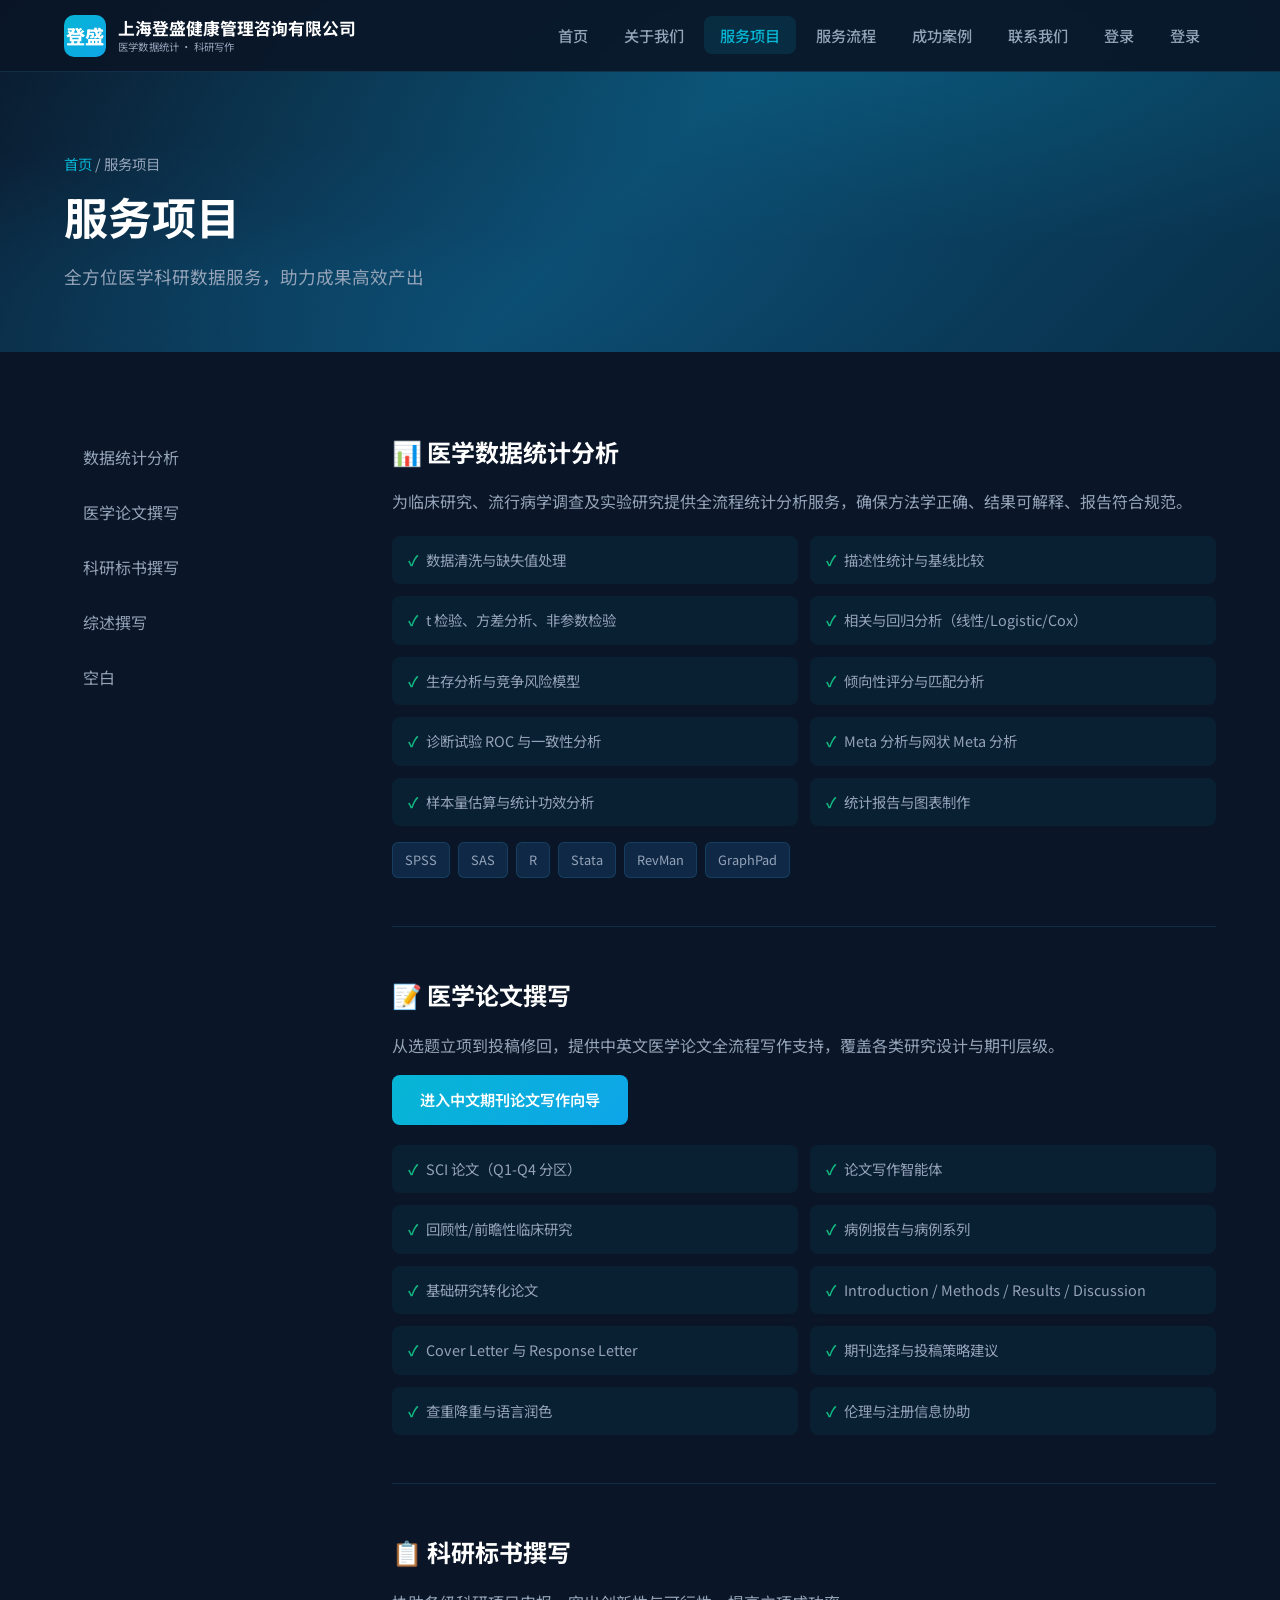
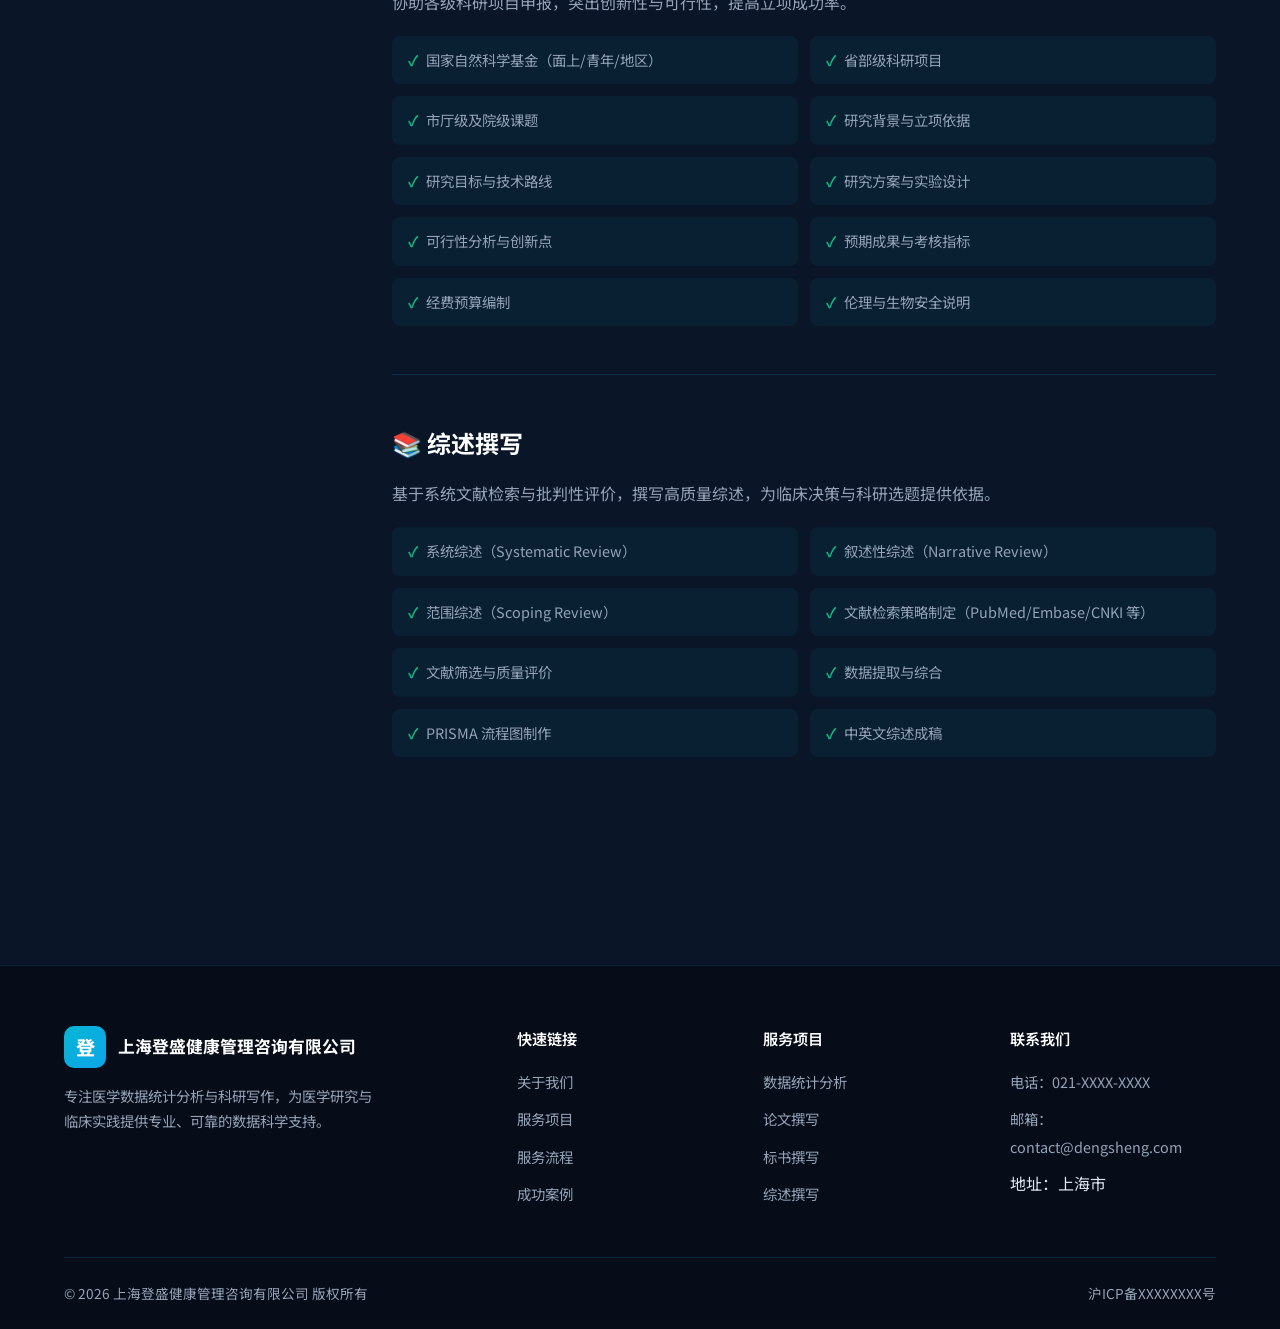
==== commit 477601f0: "Update services.html" ====
--- a/services.html
+++ b/services.html
@@ -36,6 +36,18 @@
     .price-card .price { font-size: 20px; font-weight: bold; color: #0066cc; margin-bottom: 10px; }
     .price-card button { width: 100%; }
 
+    /* 免费试用卡片高亮 */
+    .price-card.free {
+      border: 1px solid #02c076;
+      background: #f8fffc;
+    }
+    .price-card.free .price {
+      color: #02c076;
+    }
+    .price-card.free button {
+      background: #02c076;
+    }
+
     .qr-img { width: 160px; height: 160px; margin: 10px auto; display: block; }
 
     /* 头像样式 */
@@ -95,7 +107,7 @@
     <input type="text" id="login_phone" placeholder="手机号">
     <input type="password" id="login_pwd" placeholder="密码">
     <button onclick="userLogin()">登录</button>
-    <button onclick="goToRegister()">去注册</button>
+    <button onclick="goToRegister()">注册</button>
     <button onclick="closeModal()">关闭</button>
   </div>
 </div>
@@ -128,11 +140,19 @@
   </div>
 </div>
 
-<!-- 付费套餐 -->
+<!-- 付费套餐 + 免费试用 -->
 <div class="modal" id="payModal">
   <div class="modal-box">
     <h3>开通会员</h3>
     <div class="price-cards">
+      <!-- 新增：免费试用1天 -->
+      <div class="price-card free">
+        <h4>免费试用</h4>
+        <div class="price">0元</div>
+        <div style="font-size:12px;color:#666;margin-bottom:10px;">体验时长：24小时</div>
+        <button onclick="activeFreeTrial()">立即领取</button>
+      </div>
+
       <div class="price-card">
         <h4>月会员</h4>
         <div class="price">50元</div>
@@ -184,7 +204,6 @@
       <span></span><span></span><span></span>
     </button>
 
-    <!-- 顶级导航：首页同级 → 登录/头像 放在最后 -->
     <ul class="nav-menu">
       <li><a href="index.html">首页</a></li>
       <li><a href="about.html">关于我们</a></li>
@@ -192,8 +211,7 @@
       <li><a href="process.html">服务流程</a></li>
       <li><a href="cases.html">成功案例</a></li>
       <li><a href="contact.html">联系我们</a></li>
-
-      <!-- 登录 / 头像 顶级菜单 -->
+      <li><a href="contact.html">登录</a></li>
       <li id="loginItem" style="white-space: nowrap;">
         <a href="javascript:showLogin()">登录</a>
       </li>
@@ -444,23 +462,45 @@
 }
 function payDone() {
   localStorage.setItem('isVip', '1');
+  localStorage.removeItem('trialExpire');
   alert('已开通会员，可使用全部功能');
   closeModal();
 }
 
-// 使用服务校验
+// 新增：免费试用1天
+function activeFreeTrial() {
+  if (localStorage.getItem('isLogin') !== '1') {
+    alert('请先登录再领取免费试用');
+    showLogin();
+    return;
+  }
+  // 记录过期时间：24小时后
+  const expireTime = Date.now() + 24 * 60 * 60 * 1000;
+  localStorage.setItem('trialExpire', expireTime);
+  localStorage.removeItem('isVip');
+  alert('成功领取免费试用！24小时内可使用全部服务');
+  closeModal();
+}
+
+// 使用服务校验（已兼容试用）
 function checkUse() {
   if (localStorage.getItem('isLogin') !== '1') {
     alert('请先登录');
     showLogin();
     return;
   }
-  if (localStorage.getItem('isVip') !== '1') {
-    alert('请开通会员后使用');
+
+  // 判断是否会员 或 试用未过期
+  const isVip = localStorage.getItem('isVip') === '1';
+  const trialExpire = localStorage.getItem('trialExpire');
+  const trialValid = trialExpire && (Date.now() < trialExpire);
+
+  if (isVip || trialValid) {
+    window.open('https://code.coze.cn/web-sdk/7655125766451019802', '_blank');
+  } else {
+    alert('请开通会员或领取免费试用后使用');
     document.getElementById('payModal').classList.add('show');
-    return;
   }
-  window.open('https://code.coze.cn/web-sdk/7655125766451019802', '_blank');
 }
 </script>
 </body>
